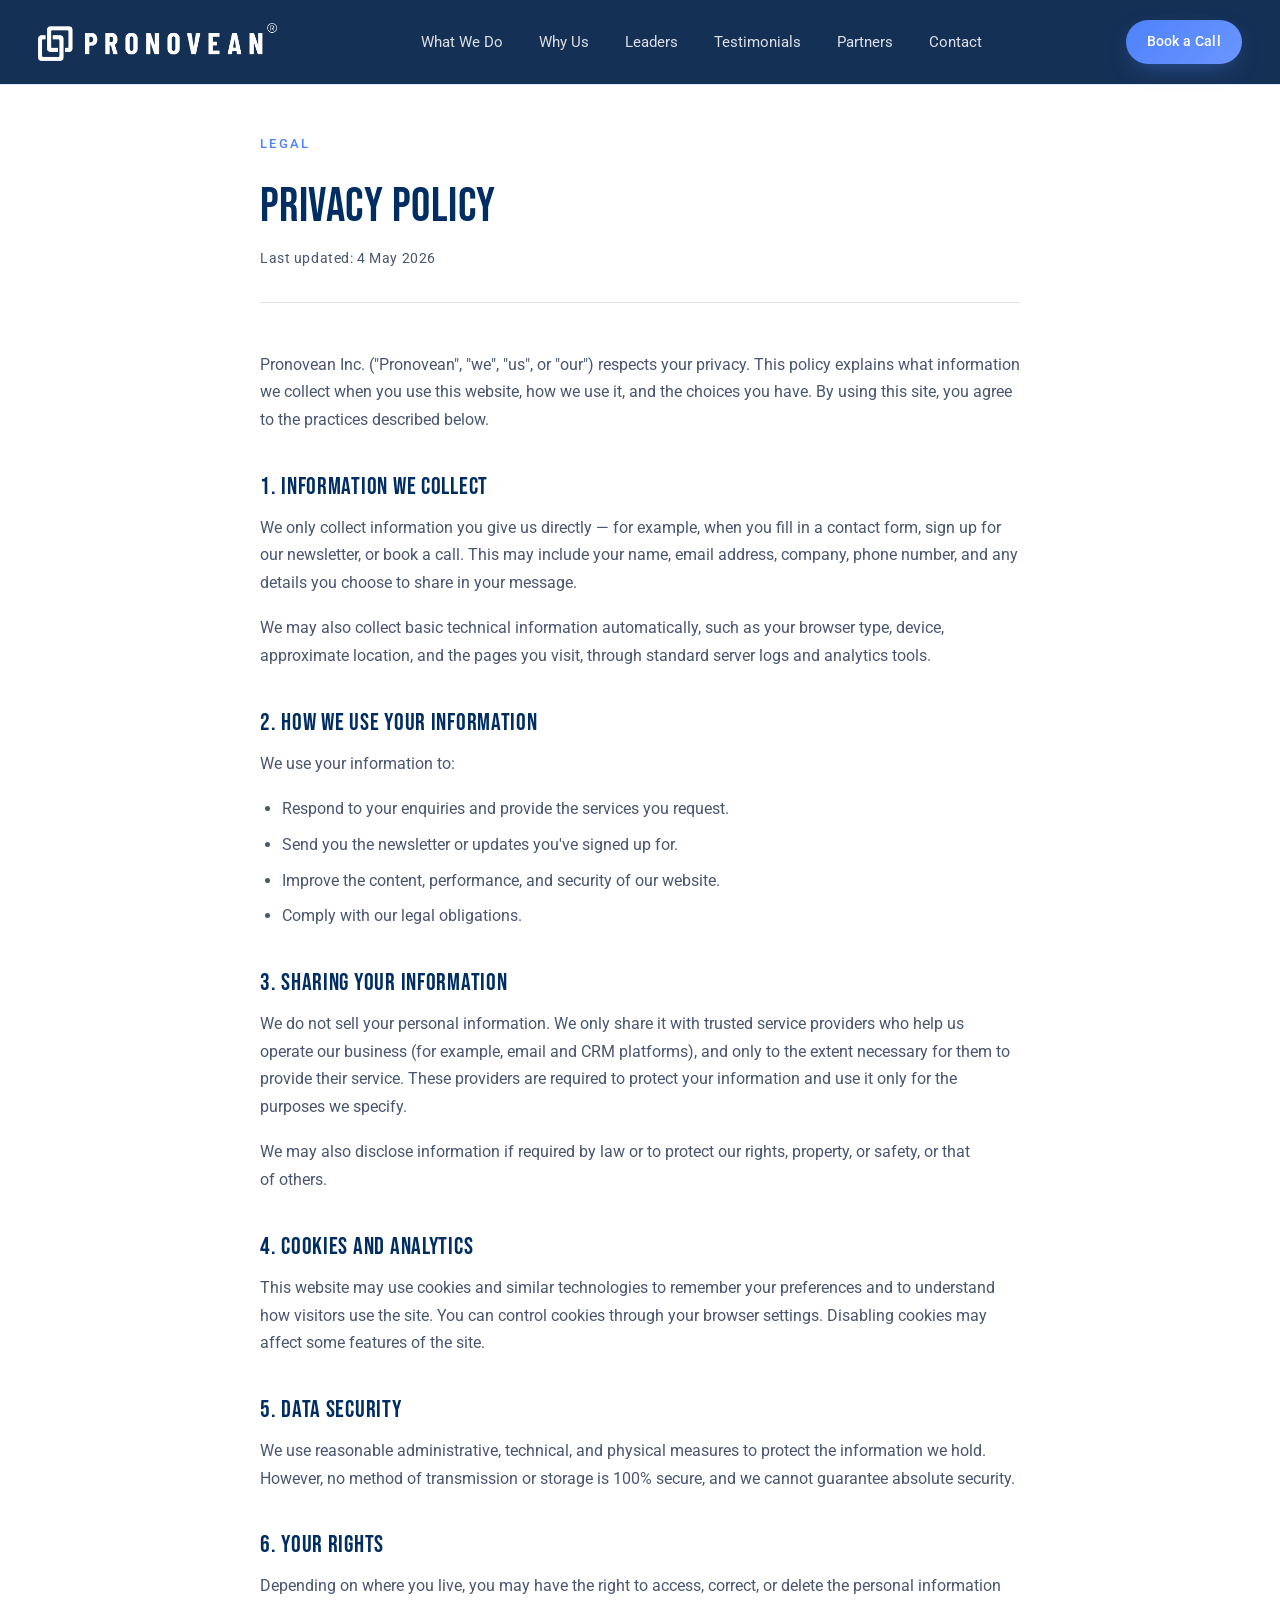
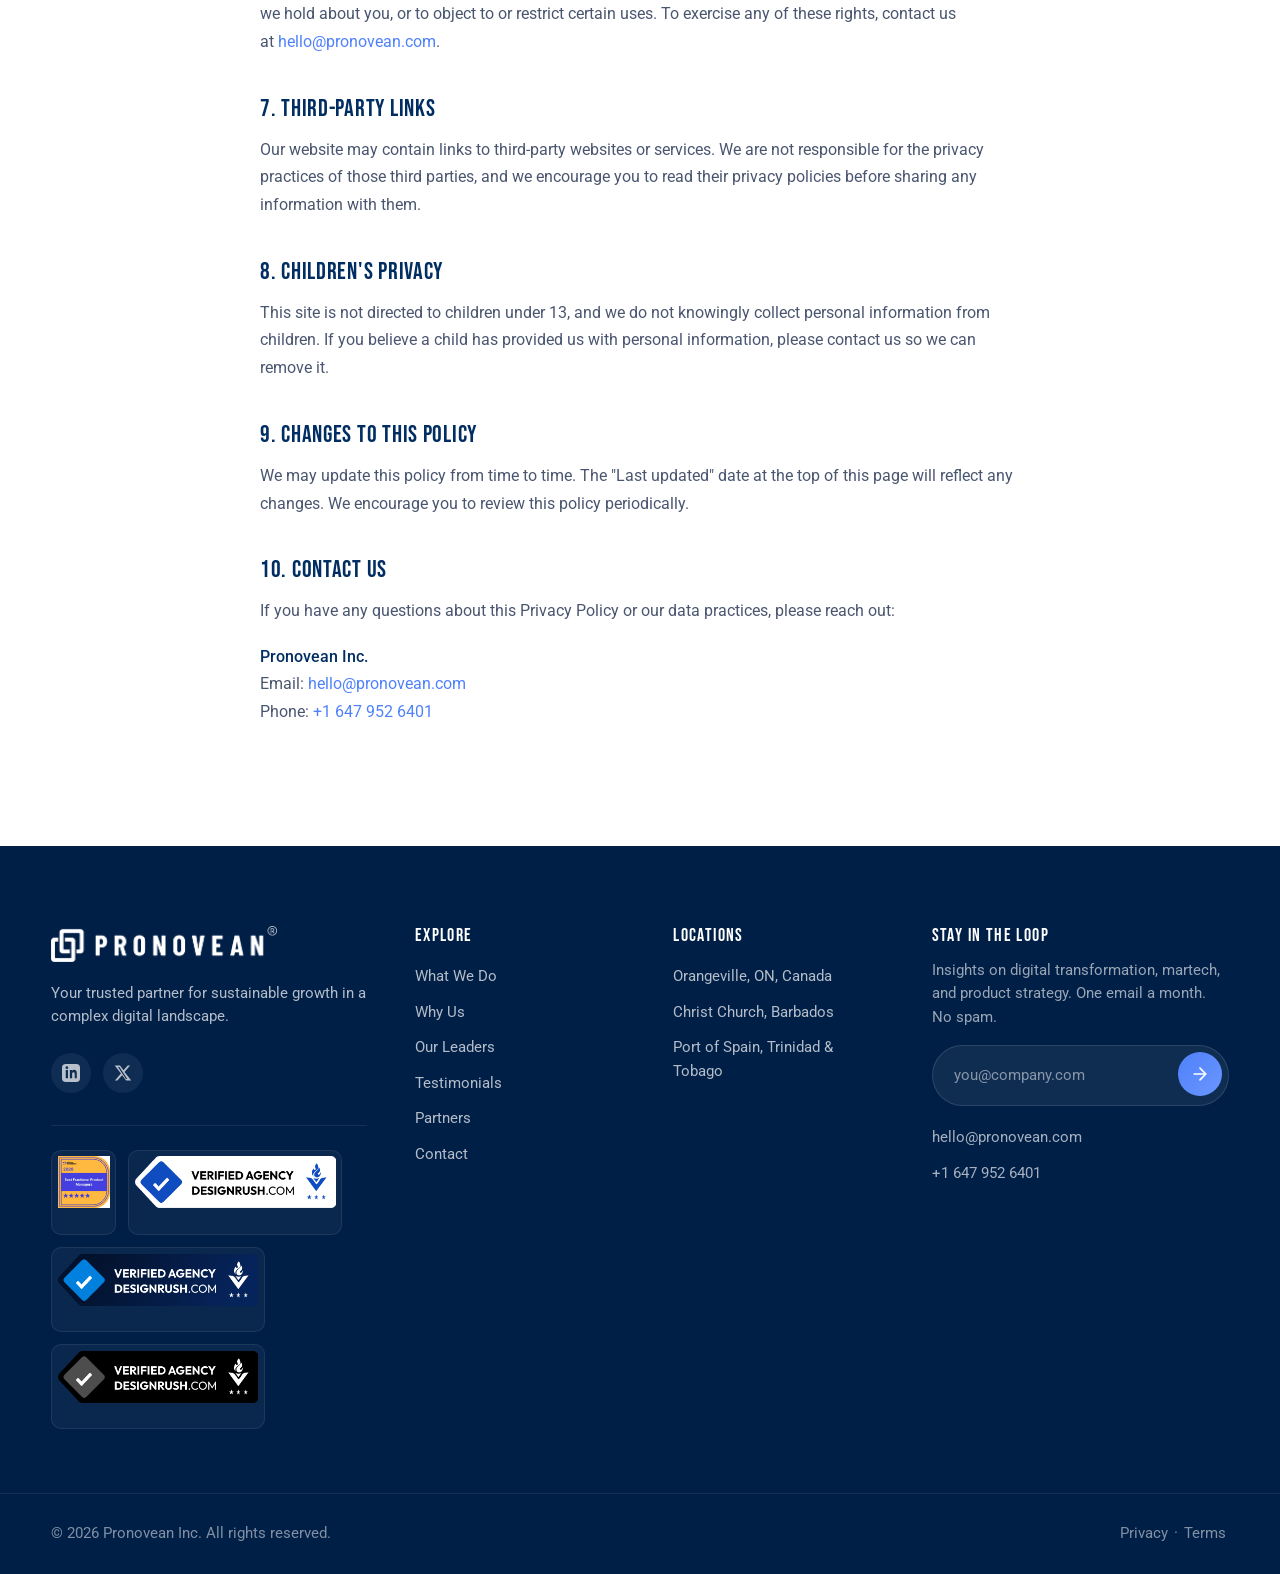
==== privacy.html @ 3fe7b913 "Add files via upload" ====
<!DOCTYPE html>
<html lang="en">
<head>
  <meta charset="UTF-8">
  <meta name="viewport" content="width=device-width, initial-scale=1.0, viewport-fit=cover">
  <meta name="theme-color" content="#002d62">
  <title>Privacy Policy — Pronovean</title>
  <meta name="description" content="Pronovean privacy policy — how we collect, use, and protect your information.">
  <meta name="robots" content="index,follow">

  <link rel="icon" type="image/png" href="assets/favicon.png">
  <link rel="apple-touch-icon" href="assets/favicon.png">

  <link rel="preconnect" href="https://fonts.googleapis.com">
  <link rel="preconnect" href="https://fonts.gstatic.com" crossorigin>
  <link href="https://fonts.googleapis.com/css2?family=Bebas+Neue&family=Roboto:wght@300;400;500;700&display=swap" rel="stylesheet">

  <link rel="stylesheet" href="css/reset.css">
  <link rel="stylesheet" href="css/tokens.css">
  <link rel="stylesheet" href="css/style.css">
</head>
<body>

  <!-- ============ NAVIGATION ============ -->
  <header class="nav nav--solid" id="nav">
    <div class="nav__inner">
      <a href="index.html" class="nav__logo" aria-label="Pronovean home">
        <img src="assets/logo-white.png" alt="Pronovean" width="276">
      </a>
      <nav class="nav__links" aria-label="Primary">
        <a href="index.html#what-we-do">What We Do</a>
        <a href="index.html#why">Why Us</a>
        <a href="index.html#leaders">Leaders</a>
        <a href="index.html#testimonials">Testimonials</a>
        <a href="index.html#partners">Partners</a>
        <a href="index.html#contact">Contact</a>
      </nav>
      <a href="https://calendar.app.google/gA78eskNmeD4hZSR8" target="_blank" rel="noopener" class="btn btn--primary nav__cta">Book a Call</a>
      <button class="nav__toggle" aria-label="Open menu" aria-expanded="false" aria-controls="mobile-menu">
        <span></span><span></span><span></span>
      </button>
    </div>
  </header>

  <div class="mobile-menu" id="mobile-menu" aria-hidden="true">
    <nav aria-label="Mobile">
      <a href="index.html#what-we-do">What We Do</a>
      <a href="index.html#why">Why Us</a>
      <a href="index.html#leaders">Leaders</a>
      <a href="index.html#testimonials">Testimonials</a>
      <a href="index.html#partners">Partners</a>
      <a href="index.html#contact">Contact</a>
      <a href="https://calendar.app.google/gA78eskNmeD4hZSR8" target="_blank" rel="noopener" class="btn btn--primary">Book a Call</a>
    </nav>
  </div>

  <main>
    <section class="section section--light legal-page">
      <div class="container legal-page__inner">
        <header class="legal-page__head">
          <span class="eyebrow eyebrow--dark">Legal</span>
          <h1 class="section__title">Privacy Policy</h1>
          <p class="legal-page__updated">Last updated: 4 May 2026</p>
        </header>

        <div class="legal-page__body">
          <p>Pronovean Inc. ("Pronovean", "we", "us", or "our") respects your privacy. This policy explains what information we collect when you use this website, how we use it, and the choices you have. By using this site, you agree to the practices described below.</p>

          <h2>1. Information we collect</h2>
          <p>We only collect information you give us directly — for example, when you fill in a contact form, sign up for our newsletter, or book a call. This may include your name, email address, company, phone number, and any details you choose to share in your message.</p>
          <p>We may also collect basic technical information automatically, such as your browser type, device, approximate location, and the pages you visit, through standard server logs and analytics tools.</p>

          <h2>2. How we use your information</h2>
          <p>We use your information to:</p>
          <ul>
            <li>Respond to your enquiries and provide the services you request.</li>
            <li>Send you the newsletter or updates you've signed up for.</li>
            <li>Improve the content, performance, and security of our website.</li>
            <li>Comply with our legal obligations.</li>
          </ul>

          <h2>3. Sharing your information</h2>
          <p>We do not sell your personal information. We only share it with trusted service providers who help us operate our business (for example, email and CRM platforms), and only to the extent necessary for them to provide their service. These providers are required to protect your information and use it only for the purposes we specify.</p>
          <p>We may also disclose information if required by law or to protect our rights, property, or safety, or that of others.</p>

          <h2>4. Cookies and analytics</h2>
          <p>This website may use cookies and similar technologies to remember your preferences and to understand how visitors use the site. You can control cookies through your browser settings. Disabling cookies may affect some features of the site.</p>

          <h2>5. Data security</h2>
          <p>We use reasonable administrative, technical, and physical measures to protect the information we hold. However, no method of transmission or storage is 100% secure, and we cannot guarantee absolute security.</p>

          <h2>6. Your rights</h2>
          <p>Depending on where you live, you may have the right to access, correct, or delete the personal information we hold about you, or to object to or restrict certain uses. To exercise any of these rights, contact us at <a href="mailto:hello@pronovean.com">hello@pronovean.com</a>.</p>

          <h2>7. Third-party links</h2>
          <p>Our website may contain links to third-party websites or services. We are not responsible for the privacy practices of those third parties, and we encourage you to read their privacy policies before sharing any information with them.</p>

          <h2>8. Children's privacy</h2>
          <p>This site is not directed to children under 13, and we do not knowingly collect personal information from children. If you believe a child has provided us with personal information, please contact us so we can remove it.</p>

          <h2>9. Changes to this policy</h2>
          <p>We may update this policy from time to time. The "Last updated" date at the top of this page will reflect any changes. We encourage you to review this policy periodically.</p>

          <h2>10. Contact us</h2>
          <p>If you have any questions about this Privacy Policy or our data practices, please reach out:</p>
          <p>
            <strong>Pronovean Inc.</strong><br>
            Email: <a href="mailto:hello@pronovean.com">hello@pronovean.com</a><br>
            Phone: <a href="tel:+16479526401">+1 647 952 6401</a>
          </p>
        </div>
      </div>
    </section>
  </main>

  <!-- ============ FOOTER ============ -->
  <footer class="footer">
    <div class="container footer__inner">
      <div class="footer__col footer__col--brand">
        <img src="assets/logo-white.png" alt="Pronovean" width="180">
        <p>Your trusted partner for sustainable growth in a complex digital landscape.</p>
        <div class="footer__social">
          <a href="https://www.linkedin.com/company/pronovean/" aria-label="LinkedIn" target="_blank" rel="noopener">
            <svg viewBox="0 0 24 24" fill="currentColor"><path d="M19 0H5a5 5 0 0 0-5 5v14a5 5 0 0 0 5 5h14a5 5 0 0 0 5-5V5a5 5 0 0 0-5-5zM8 19H5V8h3v11zM6.5 6.7a1.8 1.8 0 1 1 0-3.6 1.8 1.8 0 0 1 0 3.6zM20 19h-3v-5.6c0-1.4-.5-2.3-1.7-2.3a1.8 1.8 0 0 0-1.7 1.2c-.1.2-.1.5-.1.8V19h-3V8h3v1.3a3 3 0 0 1 2.7-1.5c2 0 3.5 1.3 3.5 4.1V19z"/></svg>
          </a>
          <a href="https://x.com/pronovean_inc" aria-label="X" target="_blank" rel="noopener">
            <svg viewBox="0 0 24 24" fill="currentColor"><path d="M18.244 2H21.5l-7.5 8.57L23 22h-6.836l-5.36-7.012L4.5 22H1.244l8.024-9.17L1 2h6.91l4.842 6.404L18.244 2zm-2.4 18h1.83L7.243 4H5.295l10.55 16z"/></svg>
          </a>
        </div>

        <div class="footer__certs" aria-label="Certifications">
          <a href="https://digitalreference.io/" target="_blank" rel="noopener" aria-label="Digital Reference 2026">
            <img src="assets/badges/digital-reference-2026.png" alt="Digital Reference 2026">
          </a>
          <a href="https://digitalreference.io/" target="_blank" rel="noopener" aria-label="Verified Agency">
            <img src="assets/badges/verified-agency-v1.png" alt="Verified Agency">
          </a>
          <a href="https://digitalreference.io/" target="_blank" rel="noopener" aria-label="Verified Agency">
            <img src="assets/badges/verified-agency-v2.png" alt="Verified Agency">
          </a>
          <a href="https://digitalreference.io/" target="_blank" rel="noopener" aria-label="Verified Agency">
            <img src="assets/badges/verified-agency-v3.png" alt="Verified Agency">
          </a>
        </div>
      </div>

      <div class="footer__col">
        <h4>Explore</h4>
        <ul>
          <li><a href="index.html#what-we-do">What We Do</a></li>
          <li><a href="index.html#why">Why Us</a></li>
          <li><a href="index.html#leaders">Our Leaders</a></li>
          <li><a href="index.html#testimonials">Testimonials</a></li>
          <li><a href="index.html#partners">Partners</a></li>
          <li><a href="index.html#contact">Contact</a></li>
        </ul>
      </div>

      <div class="footer__col">
        <h4>Locations</h4>
        <ul>
          <li>Orangeville, ON, Canada</li>
          <li>Christ Church, Barbados</li>
          <li>Port of Spain, Trinidad &amp; Tobago</li>
        </ul>
      </div>

      <div class="footer__col footer__col--newsletter">
        <h4>Stay in the loop</h4>
        <p>Insights on digital transformation, martech, and product strategy. One email a month. No spam.</p>
        <form class="newsletter__form newsletter__form--footer" id="newsletterForm" novalidate>
          <input type="email" name="email" required placeholder="you@company.com" aria-label="Email address">
          <button type="submit" aria-label="Subscribe">
            <svg viewBox="0 0 24 24" fill="none" stroke="currentColor" stroke-width="2" stroke-linecap="round" stroke-linejoin="round"><path d="M5 12h14M12 5l7 7-7 7"/></svg>
          </button>
        </form>
        <p class="newsletter__success" id="newsletterSuccess" hidden>You're in. Welcome aboard.</p>
        <ul class="footer__contact-mini">
          <li><a href="mailto:hello@pronovean.com">hello@pronovean.com</a></li>
          <li><a href="tel:+16479526401">+1 647 952 6401</a></li>
        </ul>
      </div>
    </div>

    <div class="footer__bottom">
      <div class="container footer__bottom-inner">
        <small>© 2026 Pronovean Inc. All rights reserved.</small>
        <small class="footer__legal"><a href="privacy.html">Privacy</a> · <a href="terms.html">Terms</a></small>
      </div>
    </div>
  </footer>

  <script src="js/main.js"></script>
</body>
</html>
---- css/tokens.css ----
:root {
  /* Brand colors */
  --berkeley:    #002d62;
  --berkeley-2:  #001f47;
  --berkeley-3:  #06376f;
  --berkeley-4:  #0a4185;
  --azure:       #4e81fa;
  --azure-soft:  #6a96ff;
  --azure-glow:  rgba(78, 129, 250, .35);
  --teal:        #247B7B;
  --teal-soft:   #2f9c9c;
  --almond:      #F2E2D2;
  --almond-soft: #faf1e6;
  --platinum:    #E0E0E0;
  --ash:         #BCC1BA;
  --dim:         #666666;
  --ink:         #0a1530;
  --ink-soft:    #4a5670;
  --white:       #ffffff;

  /* Typography */
  --font-display: "Bebas Neue", "Bebas Kai", Impact, sans-serif;
  --font-body:    "Roboto", system-ui, -apple-system, "Segoe UI", sans-serif;

  /* Fluid type scale */
  --fs-display:  clamp(2.75rem, 6vw + 1rem, 6.5rem);
  --fs-h1:       clamp(2.25rem, 4vw + 1rem, 4.5rem);
  --fs-h2:       clamp(1.75rem, 2.5vw + 1rem, 3.25rem);
  --fs-h3:       clamp(1.25rem, 1vw + 1rem, 1.75rem);
  --fs-body:     clamp(1rem, 0.25vw + 0.95rem, 1.125rem);
  --fs-small:    0.875rem;
  --fs-eyebrow:  0.8125rem;

  /* Spacing & layout */
  --space-section: clamp(4.5rem, 8vw, 8.5rem);
  --container:     min(1200px, 92vw);
  --container-wide: min(1400px, 94vw);
  --radius:        14px;
  --radius-lg:     22px;
  --radius-pill:   999px;

  /* Shadows */
  --shadow-sm:  0 2px 8px rgba(0, 45, 98, 0.06);
  --shadow-md:  0 10px 30px -10px rgba(0, 45, 98, 0.18);
  --shadow-lg:  0 30px 60px -25px rgba(0, 45, 98, 0.25);
  --shadow-azure: 0 18px 40px -16px rgba(78, 129, 250, 0.55);

  /* Motion */
  --ease-out:    cubic-bezier(.2,.7,.2,1);
  --ease-in-out: cubic-bezier(.65,0,.35,1);
  --ease-spring: cubic-bezier(.2, 1.2, .3, 1);
  --dur-fast:   180ms;
  --dur-base:   320ms;
  --dur-slow:   600ms;
}
---- css/style.css ----
/* ============================================
   PRONOVEAN — Main stylesheet
   ============================================ */

/* ---------- Base ---------- */
body {
  font-family: var(--font-body);
  font-size: var(--fs-body);
  font-weight: 400;
  color: var(--ink);
  background: var(--berkeley);
}

.container { width: var(--container); margin-inline: auto; }

.eyebrow {
  display: inline-block;
  font-family: var(--font-body);
  font-size: var(--fs-eyebrow);
  font-weight: 500;
  letter-spacing: 0.18em;
  text-transform: uppercase;
  color: var(--azure-soft);
  margin-bottom: 1.25rem;
}
.eyebrow--dark { color: var(--azure); }

/* ---------- Buttons & links ---------- */
.btn {
  display: inline-flex;
  align-items: center;
  justify-content: center;
  gap: .5em;
  padding: 0.95rem 1.6rem;
  font-family: var(--font-body);
  font-weight: 500;
  font-size: 0.95rem;
  letter-spacing: 0.02em;
  border-radius: var(--radius-pill);
  cursor: pointer;
  position: relative;
  overflow: hidden;
  transition: transform var(--dur-base) var(--ease-out),
              box-shadow var(--dur-base) var(--ease-out),
              background var(--dur-base) var(--ease-out),
              color var(--dur-base) var(--ease-out);
  white-space: nowrap;
}
.btn--primary {
  background: linear-gradient(135deg, var(--azure) 0%, var(--azure-soft) 100%);
  color: var(--white);
  box-shadow: 0 8px 24px -10px rgba(78,129,250,.6);
}
.btn--primary:hover {
  transform: translateY(-2px);
  box-shadow: 0 14px 34px -10px rgba(78,129,250,.7);
}
.btn--ghost {
  color: var(--white);
  border: 1.5px solid rgba(255,255,255,.4);
  background: transparent;
}
.btn--ghost::before {
  content: '';
  position: absolute; inset: 0;
  background: var(--white);
  transform: scaleX(0);
  transform-origin: left;
  transition: transform var(--dur-base) var(--ease-out);
  z-index: -1;
}
.btn--ghost:hover { color: var(--berkeley); border-color: var(--white); }
.btn--ghost:hover::before { transform: scaleX(1); }
.btn--ghost { isolation: isolate; }

.link-arrow {
  display: inline-flex;
  align-items: center;
  gap: .5em;
  color: var(--white);
  font-weight: 500;
  font-size: 0.95rem;
  background-image: linear-gradient(currentColor, currentColor);
  background-size: 0% 1px;
  background-position: 0 100%;
  background-repeat: no-repeat;
  transition: background-size var(--dur-base) var(--ease-out);
}
.link-arrow span { transition: transform var(--dur-base) var(--ease-out); }
.link-arrow:hover { background-size: 100% 1px; }
.link-arrow:hover span { transform: translateX(4px); }

/* ============================================
   NAVIGATION
   ============================================ */
.nav {
  position: fixed;
  top: 0; left: 0; right: 0;
  z-index: 100;
  padding: 1.25rem 0;
  transition: background var(--dur-base) var(--ease-out),
              backdrop-filter var(--dur-base) var(--ease-out),
              padding var(--dur-base) var(--ease-out),
              box-shadow var(--dur-base) var(--ease-out);
}
.nav.is-scrolled {
  background: rgba(0, 31, 71, 0.85);
  backdrop-filter: blur(14px);
  -webkit-backdrop-filter: blur(14px);
  padding: 0.75rem 0;
  box-shadow: 0 1px 0 rgba(78,129,250,.18);
}
.nav__inner {
  width: var(--container-wide);
  margin-inline: auto;
  display: flex;
  align-items: center;
  justify-content: space-between;
  gap: 2rem;
}
.nav__logo img { height: 38px; width: auto; }
.nav__links {
  display: flex;
  align-items: center;
  gap: 2.25rem;
}
.nav__links a {
  color: rgba(255,255,255,.85);
  font-size: 0.94rem;
  font-weight: 400;
  position: relative;
  padding: .25rem 0;
  transition: color var(--dur-base) var(--ease-out);
}
.nav__links a::after {
  content: '';
  position: absolute;
  bottom: 0; left: 0;
  width: 100%; height: 1px;
  background: var(--azure);
  transform: scaleX(0);
  transform-origin: right;
  transition: transform var(--dur-base) var(--ease-out);
}
.nav__links a:hover { color: var(--white); }
.nav__links a:hover::after { transform: scaleX(1); transform-origin: left; }

.nav__cta { padding: 0.7rem 1.3rem; font-size: 0.9rem; }

.nav__toggle {
  display: none;
  width: 44px; height: 44px;
  flex-direction: column;
  justify-content: center;
  align-items: center;
  gap: 5px;
}
.nav__toggle span {
  display: block;
  width: 24px; height: 2px;
  background: var(--white);
  border-radius: 2px;
  transition: transform var(--dur-base) var(--ease-out),
              opacity var(--dur-fast) var(--ease-out);
}
.nav__toggle.is-open span:nth-child(1) { transform: translateY(7px) rotate(45deg); }
.nav__toggle.is-open span:nth-child(2) { opacity: 0; }
.nav__toggle.is-open span:nth-child(3) { transform: translateY(-7px) rotate(-45deg); }

/* Mobile menu */
.mobile-menu {
  position: fixed;
  inset: 0;
  background: var(--berkeley-2);
  z-index: 99;
  display: flex;
  align-items: center;
  justify-content: center;
  opacity: 0;
  pointer-events: none;
  transform: translateX(100%);
  transition: transform var(--dur-base) var(--ease-out),
              opacity var(--dur-base) var(--ease-out);
}
.mobile-menu.is-open {
  opacity: 1;
  pointer-events: auto;
  transform: translateX(0);
}
.mobile-menu nav {
  display: flex;
  flex-direction: column;
  align-items: center;
  gap: 1.75rem;
}
.mobile-menu nav a {
  color: var(--white);
  font-family: var(--font-display);
  font-size: clamp(2rem, 8vw, 3rem);
  letter-spacing: 0.04em;
  opacity: 0;
  transform: translateY(20px);
  transition: opacity var(--dur-base) var(--ease-out),
              transform var(--dur-base) var(--ease-out);
}
.mobile-menu.is-open nav a { opacity: 1; transform: translateY(0); }
.mobile-menu.is-open nav a:nth-child(1) { transition-delay: .08s; }
.mobile-menu.is-open nav a:nth-child(2) { transition-delay: .14s; }
.mobile-menu.is-open nav a:nth-child(3) { transition-delay: .20s; }
.mobile-menu.is-open nav a:nth-child(4) { transition-delay: .26s; }
.mobile-menu.is-open nav a:nth-child(5) { transition-delay: .32s; }
.mobile-menu.is-open nav a:nth-child(6) { transition-delay: .38s; }
.mobile-menu nav .btn { font-family: var(--font-body); font-size: 1rem; padding: 1rem 2rem; }

/* ============================================
   HERO
   ============================================ */
.hero {
  position: relative;
  background: var(--berkeley);
  color: var(--white);
}
.hero__atmosphere {
  position: absolute;
  inset: 0;
  pointer-events: none;
  overflow: hidden;
}
.hero__grid {
  position: absolute;
  inset: -10%;
  background-image: radial-gradient(rgba(255,255,255,0.07) 1px, transparent 1px);
  background-size: 28px 28px;
  mask-image: radial-gradient(ellipse at center, black 30%, transparent 75%);
  -webkit-mask-image: radial-gradient(ellipse at center, black 30%, transparent 75%);
  animation: gridDrift 80s linear infinite;
}
@keyframes gridDrift {
  from { transform: translate(0, 0); }
  to   { transform: translate(-28px, -28px); }
}
.hero__glow {
  position: absolute;
  top: 30%; left: 50%;
  width: 80vw; height: 80vw;
  max-width: 1200px; max-height: 1200px;
  transform: translate(-50%, -50%);
  background: radial-gradient(closest-side, rgba(78,129,250,0.22), transparent 70%);
  filter: blur(20px);
  animation: glowPulse 12s ease-in-out infinite;
}
@keyframes glowPulse {
  0%,100% { transform: translate(-50%, -50%) scale(1); opacity: .9; }
  50%     { transform: translate(-50%, -50%) scale(1.15); opacity: 1; }
}
.hero__orb {
  position: absolute;
  border-radius: 50%;
  filter: blur(60px);
  opacity: .35;
}
.hero__orb--1 {
  width: 380px; height: 380px;
  background: radial-gradient(circle, var(--azure), transparent 70%);
  top: 10%; right: -8%;
  animation: orbFloat 18s ease-in-out infinite;
}
.hero__orb--2 {
  width: 260px; height: 260px;
  background: radial-gradient(circle, var(--teal), transparent 70%);
  bottom: 10%; left: -6%;
  animation: orbFloat 22s ease-in-out infinite reverse;
}
@keyframes orbFloat {
  0%,100% { transform: translate(0,0); }
  50%     { transform: translate(40px, -30px); }
}

.hero__rail {
  position: fixed;
  top: 50%;
  left: 2.5rem;
  transform: translateY(-50%);
  z-index: 50;
  display: flex;
  flex-direction: column;
  align-items: center;
  gap: 1rem;
  opacity: 0;
  transition: opacity var(--dur-base) var(--ease-out);
  pointer-events: none;
}
.hero__rail.is-active { opacity: 1; }
.hero__rail-track {
  width: 2px;
  height: 140px;
  background: rgba(255,255,255,.18);
  border-radius: 2px;
  overflow: hidden;
}
.hero__rail-fill {
  width: 100%;
  height: 25%;
  background: var(--azure);
  border-radius: 2px;
  transition: height var(--dur-base) var(--ease-out);
}
.hero__rail-count {
  font-family: var(--font-body);
  font-size: 0.78rem;
  letter-spacing: 0.15em;
  color: rgba(255,255,255,.7);
}

.hero__panels {
  height: 100vh;
  overflow-y: scroll;
  overflow-x: hidden;
  scroll-snap-type: y mandatory;
  scrollbar-width: none;
}
.hero__panels::-webkit-scrollbar { display: none; }

.hero__panel {
  height: 100vh;
  scroll-snap-align: start;
  scroll-snap-stop: always;
  display: grid;
  grid-template-columns: 1.15fr 1fr;
  align-items: center;
  gap: 4rem;
  width: var(--container-wide);
  margin-inline: auto;
  padding: 6rem 0 3rem;
  position: relative;
}
.hero__content { max-width: 640px; }
.hero__title {
  font-family: var(--font-display);
  font-size: var(--fs-display);
  font-weight: 400;
  letter-spacing: 0.01em;
  line-height: 0.95;
  margin-bottom: 1.5rem;
  background: linear-gradient(180deg, #ffffff 30%, #c8d6f5 100%);
  -webkit-background-clip: text;
  background-clip: text;
  color: transparent;
}
.hero__sub {
  font-size: clamp(1.05rem, 0.3vw + 1rem, 1.25rem);
  color: rgba(255,255,255,.78);
  max-width: 560px;
  margin-bottom: 2.25rem;
  line-height: 1.55;
}
.hero__ctas {
  display: flex;
  align-items: center;
  gap: 1.75rem;
  flex-wrap: wrap;
}

/* Hero visuals */
.hero__visual {
  position: relative;
  height: 460px;
  display: flex;
  align-items: center;
  justify-content: center;
}

/* ============================================
   HERO VISUALS (one shape, four behaviors)
   ============================================ */

/* Shared visual reset */
.hero__visual { perspective: 1200px; }

/* ---------- Panel 1 — Growth Network ---------- */
.growth-net {
  position: relative;
  width: 460px;
  height: 460px;
  max-width: 100%;
  filter: drop-shadow(0 30px 60px rgba(78,129,250,.18));
}
.growth-net__lines {
  position: absolute;
  inset: 0;
  width: 100%; height: 100%;
  overflow: visible;
}
.growth-net__line {
  fill: none;
  stroke: url(#gn-grad);
  stroke-width: 1.5;
  stroke-dasharray: 4 6;
  stroke-linecap: round;
  animation: gnDash 14s linear infinite;
  opacity: .85;
}
.growth-net__line:nth-child(2) { animation-duration: 18s; }
.growth-net__line:nth-child(3) { animation-duration: 16s; }
.growth-net__line:nth-child(4) { animation-duration: 20s; }
.growth-net__chartline {
  fill: none;
  stroke: rgba(78,129,250,.35);
  stroke-width: 2;
  stroke-linecap: round;
  stroke-dasharray: 800;
  stroke-dashoffset: 800;
  animation: gnChart 6s var(--ease-out) infinite;
}
@keyframes gnDash { to { stroke-dashoffset: -100; } }
@keyframes gnChart {
  0%   { stroke-dashoffset: 800; opacity: 0; }
  20%  { opacity: .5; }
  60%  { stroke-dashoffset: 0;   opacity: .5; }
  85%  { opacity: 0; }
  100% { stroke-dashoffset: 0;   opacity: 0; }
}
.growth-net__hub {
  position: absolute;
  top: 50%; left: 50%;
  width: 120px; height: 120px;
  margin: -60px 0 0 -60px;
  border-radius: 28px;
  background: linear-gradient(135deg, var(--azure), var(--teal));
  box-shadow: 0 0 60px rgba(78,129,250,.45), inset 0 0 40px rgba(255,255,255,.18);
  animation: gnHubBob 6s ease-in-out infinite;
}
.growth-net__hub::before {
  content: '';
  position: absolute;
  inset: 18px;
  border-radius: 18px;
  border: 1.5px solid rgba(255,255,255,.4);
}
.growth-net__hub::after {
  content: '';
  position: absolute;
  inset: 36px;
  border-radius: 8px;
  background: rgba(255,255,255,.18);
}
.growth-net__hub-pulse {
  position: absolute;
  inset: -10px;
  border-radius: 36px;
  border: 1.5px solid rgba(78,129,250,.45);
  animation: gnHubPulse 3.6s ease-out infinite;
}
@keyframes gnHubBob {
  0%,100% { transform: translateY(0); }
  50%     { transform: translateY(-6px); }
}
@keyframes gnHubPulse {
  0%   { transform: scale(1);   opacity: .8; }
  100% { transform: scale(1.4); opacity: 0; }
}
.growth-net__sat {
  position: absolute;
  display: inline-flex;
  align-items: center;
  gap: .55em;
  padding: .55em 1em;
  border-radius: 999px;
  background: rgba(255,255,255,.06);
  border: 1px solid rgba(255,255,255,.16);
  backdrop-filter: blur(10px);
  -webkit-backdrop-filter: blur(10px);
  font-size: 0.78rem;
  font-weight: 500;
  letter-spacing: 0.06em;
  text-transform: uppercase;
  color: rgba(255,255,255,.92);
  animation: gnSatFloat 7s ease-in-out infinite;
  box-shadow: 0 8px 24px -10px rgba(0,0,0,.4);
}
.growth-net__sat-dot {
  width: 7px; height: 7px;
  border-radius: 50%;
  background: var(--azure);
  box-shadow: 0 0 8px var(--azure);
}
.growth-net__sat--1 { top: 8%;    left: 4%;  animation-delay: -.5s; }
.growth-net__sat--2 { top: 12%;   right: 2%; animation-delay: -2s; }
.growth-net__sat--3 { bottom: 10%; left: 0%; animation-delay: -3.5s; }
.growth-net__sat--4 { bottom: 14%; right: 4%; animation-delay: -5s; }
.growth-net__sat--3 .growth-net__sat-dot,
.growth-net__sat--4 .growth-net__sat-dot { background: var(--teal-soft); box-shadow: 0 0 8px var(--teal); }
@keyframes gnSatFloat {
  0%,100% { transform: translateY(0); }
  50%     { transform: translateY(-10px); }
}

/* ---------- Panel 2 — Device Stack / Modular Build ---------- */
.device-stack {
  position: relative;
  width: 460px;
  height: 460px;
  max-width: 100%;
}
.device {
  position: absolute;
  background: linear-gradient(160deg, rgba(255,255,255,.08), rgba(255,255,255,.02));
  border: 1px solid rgba(255,255,255,.16);
  border-radius: 14px;
  padding: 14px;
  display: grid;
  gap: 8px;
  align-content: start;
  backdrop-filter: blur(14px);
  -webkit-backdrop-filter: blur(14px);
  box-shadow: 0 24px 60px -20px rgba(0,0,0,.5);
}
.device__bar {
  height: 10px;
  width: 50%;
  background: linear-gradient(90deg, rgba(78,129,250,.7), rgba(78,129,250,.2));
  border-radius: 4px;
}
.device__row {
  height: 10px;
  background: rgba(255,255,255,.12);
  border-radius: 4px;
  width: 100%;
}
.device__row--alt { width: 70%; background: linear-gradient(90deg, rgba(36,123,123,.45), rgba(36,123,123,.1)); }
.device__chip {
  width: 30%;
  height: 36px;
  border-radius: 8px;
  background: linear-gradient(135deg, rgba(78,129,250,.5), rgba(36,123,123,.3));
  margin-top: 4px;
}
.device__dot {
  width: 22px; height: 22px;
  border-radius: 50%;
  background: linear-gradient(135deg, var(--azure), var(--teal));
  margin: 4px auto;
  box-shadow: 0 0 18px rgba(78,129,250,.5);
}
.device--desktop {
  width: 320px; height: 220px;
  top: 32px; left: 18px;
  transform: rotate(-3deg);
  border-radius: 18px;
  animation: devFloat 8s ease-in-out infinite;
}
.device--tablet {
  width: 170px; height: 220px;
  bottom: 36px; left: 20px;
  transform: rotate(-6deg);
  animation: devFloat 8s ease-in-out -3s infinite;
}
.device--mobile {
  width: 110px; height: 200px;
  top: 50%; right: 20px;
  margin-top: -100px;
  transform: rotate(6deg);
  border-radius: 24px;
  padding: 18px 12px;
  animation: devFloat 8s ease-in-out -5s infinite;
}
@keyframes devFloat {
  0%,100% { translate: 0 0; }
  50%     { translate: 0 -10px; }
}
.device-stack__streak {
  position: absolute;
  top: 50%; left: -10%;
  width: 130%; height: 2px;
  background: linear-gradient(90deg, transparent, rgba(78,129,250,.6), transparent);
  filter: blur(1px);
  transform: translateY(-50%);
  animation: streak 4.5s ease-in-out infinite;
}
@keyframes streak {
  0%   { transform: translate(-30%, -50%); opacity: 0; }
  20%  { opacity: 1; }
  100% { transform: translate(30%, -50%); opacity: 0; }
}

/* ---------- Panel 3 — Capsule CRM Orbit ---------- */
.capsule-orbit {
  position: relative;
  width: 460px;
  height: 460px;
  max-width: 100%;
}
.capsule-orbit__ring {
  position: absolute;
  inset: 60px;
  border: 1px dashed rgba(78,129,250,.32);
  border-radius: 50%;
  animation: spin 32s linear infinite;
}
.capsule-orbit__ring--2 {
  inset: 110px;
  border-color: rgba(36,123,123,.32);
  animation-duration: 22s;
  animation-direction: reverse;
}
.capsule-orbit__core {
  position: absolute;
  top: 50%; left: 50%;
  width: 150px; height: 92px;
  margin: -46px 0 0 -75px;
  border-radius: 999px;
  background: linear-gradient(135deg, var(--azure), var(--teal));
  display: flex;
  align-items: center;
  justify-content: center;
  box-shadow: 0 0 60px rgba(78,129,250,.45), inset 0 0 30px rgba(255,255,255,.2);
  animation: capPulse 4s ease-in-out infinite;
}
.capsule-orbit__pill {
  width: 60%; height: 30%;
  border-radius: 999px;
  background: rgba(255,255,255,.25);
  box-shadow: inset 0 0 0 1.5px rgba(255,255,255,.5);
}
@keyframes spin { to { transform: rotate(360deg); } }
@keyframes capPulse {
  0%,100% { transform: scale(1); }
  50%     { transform: scale(1.04); }
}
.capsule-orbit__card {
  position: absolute;
  display: grid;
  gap: 6px;
  align-items: center;
  padding: 12px 14px;
  background: rgba(255,255,255,.07);
  border: 1px solid rgba(255,255,255,.16);
  border-radius: 14px;
  backdrop-filter: blur(12px);
  -webkit-backdrop-filter: blur(12px);
  box-shadow: 0 18px 40px -16px rgba(0,0,0,.4);
}
.capsule-orbit__card--contact {
  top: 8%; left: 4%;
  width: 150px;
  grid-template-columns: auto 1fr;
  animation: orbitFloat 7s ease-in-out infinite;
}
.capsule-orbit__card--deal {
  top: 14%; right: 0;
  width: 140px;
  animation: orbitFloat 7s ease-in-out -2.4s infinite;
}
.capsule-orbit__card--task {
  bottom: 12%; left: 18%;
  width: 150px;
  grid-template-columns: auto 1fr;
  animation: orbitFloat 7s ease-in-out -4.8s infinite;
}
@keyframes orbitFloat {
  0%,100% { transform: translateY(0); }
  50%     { transform: translateY(-8px); }
}
.capsule-orbit__avatar {
  width: 28px; height: 28px;
  border-radius: 50%;
  background: linear-gradient(135deg, var(--azure), var(--teal));
}
.capsule-orbit__lines { display: grid; gap: 4px; }
.capsule-orbit__lines i {
  display: block;
  height: 6px;
  background: rgba(255,255,255,.25);
  border-radius: 3px;
}
.capsule-orbit__lines i:nth-child(2) { width: 70%; }
.capsule-orbit__stage {
  display: flex;
  gap: 5px;
}
.capsule-orbit__stage i {
  flex: 1;
  height: 6px;
  background: rgba(255,255,255,.18);
  border-radius: 3px;
  transition: background var(--dur-base) var(--ease-out);
}
.capsule-orbit__stage i.is-active {
  background: linear-gradient(90deg, var(--azure), var(--azure-soft));
  box-shadow: 0 0 10px rgba(78,129,250,.4);
}
.capsule-orbit__amount {
  display: block;
  width: 60%;
  height: 8px;
  border-radius: 4px;
  background: linear-gradient(90deg, rgba(36,123,123,.6), rgba(36,123,123,.15));
}
.capsule-orbit__check {
  width: 30px; height: 30px;
  border-radius: 8px;
  background: rgba(36,123,123,.25);
  color: var(--teal-soft);
  display: flex;
  align-items: center;
  justify-content: center;
}
.capsule-orbit__check svg { width: 18px; height: 18px; }

/* ---------- Panel 4 — Roadmap Control Room ---------- */
.roadmap {
  position: relative;
  width: 460px;
  height: 460px;
  max-width: 100%;
  display: flex;
  align-items: center;
  justify-content: center;
}
.roadmap__track {
  position: absolute;
  top: 50%; left: 8%;
  right: 8%;
  height: 2px;
  background: rgba(255,255,255,.14);
  border-radius: 2px;
}
.roadmap__progress {
  position: absolute;
  top: 50%; left: 8%;
  width: 0;
  height: 2px;
  background: linear-gradient(90deg, var(--azure), var(--teal));
  border-radius: 2px;
  box-shadow: 0 0 12px var(--azure);
  animation: roadProgress 7s var(--ease-in-out) infinite;
}
@keyframes roadProgress {
  0%   { width: 0; }
  35%  { width: calc(50% - 8%); }
  70%  { width: calc(84% - 8%); }
  100% { width: calc(84% - 8%); }
}
.roadmap__step {
  position: absolute;
  top: 50%;
  transform: translateY(-50%);
  display: flex;
  flex-direction: column;
  align-items: center;
  gap: 14px;
  width: 110px;
  text-align: center;
}
.roadmap__step--1 { left: 8%; transform: translate(-50%, -50%); }
.roadmap__step--2 { left: 50%; transform: translate(-50%, -50%); }
.roadmap__step--3 { right: 8%; transform: translate(50%, -50%); }
.roadmap__dot {
  width: 18px; height: 18px;
  border-radius: 50%;
  background: rgba(255,255,255,.14);
  border: 2px solid rgba(255,255,255,.45);
  position: relative;
  z-index: 2;
  transition: background var(--dur-base) var(--ease-out);
}
.roadmap__step.is-active .roadmap__dot,
.roadmap__step--1 .roadmap__dot {
  background: linear-gradient(135deg, var(--azure), var(--teal));
  border-color: transparent;
  box-shadow: 0 0 18px rgba(78,129,250,.55);
  animation: roadPulse 2.4s ease-in-out infinite;
}
@keyframes roadPulse {
  0%,100% { transform: scale(1); }
  50%     { transform: scale(1.12); }
}
.roadmap__card {
  display: grid;
  gap: 8px;
  padding: 12px 14px;
  width: 110px;
  background: rgba(255,255,255,.06);
  border: 1px solid rgba(255,255,255,.16);
  border-radius: 12px;
  backdrop-filter: blur(10px);
  -webkit-backdrop-filter: blur(10px);
  box-shadow: 0 14px 30px -16px rgba(0,0,0,.5);
  transition: transform var(--dur-base) var(--ease-out), border-color var(--dur-base) var(--ease-out);
}
.roadmap__step.is-active .roadmap__card {
  border-color: rgba(78,129,250,.55);
  background: linear-gradient(160deg, rgba(78,129,250,.18), rgba(36,123,123,.1));
}
.roadmap__card small {
  font-family: var(--font-body);
  font-size: 0.72rem;
  font-weight: 500;
  letter-spacing: 0.12em;
  text-transform: uppercase;
  color: rgba(255,255,255,.85);
}
.roadmap__bar {
  display: block;
  height: 6px;
  border-radius: 3px;
  background: rgba(255,255,255,.18);
  overflow: hidden;
  position: relative;
}
.roadmap__step--1 .roadmap__bar::after,
.roadmap__step.is-active .roadmap__bar::after {
  content: '';
  position: absolute;
  inset: 0;
  width: 100%;
  background: linear-gradient(90deg, var(--azure), var(--teal));
  transform-origin: left;
  animation: roadFill 4.5s var(--ease-in-out) infinite;
}
.roadmap__step--1 .roadmap__bar::after { animation-delay: -.5s; }
@keyframes roadFill {
  0%   { transform: scaleX(0); }
  60%  { transform: scaleX(1); }
  100% { transform: scaleX(1); }
}
.roadmap__compass {
  position: absolute;
  top: 6%;
  right: 6%;
  width: 64px; height: 64px;
  color: rgba(78,129,250,.55);
  animation: compassSpin 24s linear infinite;
}
@keyframes compassSpin { to { transform: rotate(360deg); } }

.hero__scroll-hint {
  position: absolute;
  bottom: 2rem;
  left: 50%;
  transform: translateX(-50%);
  display: flex;
  flex-direction: column;
  align-items: center;
  gap: .5rem;
  font-size: 0.75rem;
  letter-spacing: 0.2em;
  text-transform: uppercase;
  color: rgba(255,255,255,.6);
  z-index: 10;
}
.hero__scroll-line {
  width: 1px;
  height: 36px;
  background: linear-gradient(to bottom, transparent, rgba(255,255,255,.7));
  animation: scrollHint 2.4s ease-in-out infinite;
}
@keyframes scrollHint {
  0%   { transform: scaleY(0); transform-origin: top; }
  50%  { transform: scaleY(1); transform-origin: top; }
  51%  { transform: scaleY(1); transform-origin: bottom; }
  100% { transform: scaleY(0); transform-origin: bottom; }
}

/* ============================================
   SECTIONS
   ============================================ */
.section {
  padding-block: var(--space-section);
  position: relative;
}
.section--light { background: var(--white); color: var(--ink); }
.section--dark  { background: var(--berkeley); color: var(--white); }

.section__head {
  margin-bottom: 3.5rem;
  max-width: 760px;
}
.section__head--center {
  margin-inline: auto;
  text-align: center;
}
.section__title {
  font-family: var(--font-display);
  font-size: var(--fs-h2);
  font-weight: 400;
  letter-spacing: 0.01em;
  line-height: 1.05;
  color: var(--berkeley);
}
.section__title--light { color: var(--white); }
.section__lede {
  margin-top: 1.25rem;
  color: var(--ink-soft);
  font-size: 1.1rem;
}

/* ============================================
   WHAT WE DO
   ============================================ */
.cards {
  display: grid;
  grid-template-columns: repeat(3, 1fr);
  gap: 2rem;
}
.card {
  background: var(--white);
  border: 1px solid var(--platinum);
  border-radius: var(--radius-lg);
  padding: 2.5rem 2rem;
  position: relative;
  overflow: hidden;
  transition: transform var(--dur-base) var(--ease-out),
              box-shadow var(--dur-base) var(--ease-out),
              border-color var(--dur-base) var(--ease-out);
  isolation: isolate;
}
.card::before {
  content: '';
  position: absolute;
  top: 0; left: 0; right: 0;
  height: 3px;
  background: linear-gradient(90deg, var(--azure), var(--teal));
  transform: scaleX(0);
  transform-origin: left;
  transition: transform var(--dur-slow) var(--ease-out);
}
.card:hover {
  transform: translateY(-6px);
  box-shadow: var(--shadow-md);
  border-color: transparent;
}
.card:hover::before { transform: scaleX(1); }
.card__icon {
  width: 64px; height: 64px;
  border-radius: 18px;
  background: linear-gradient(135deg, rgba(78,129,250,.12), rgba(36,123,123,.08));
  color: var(--azure);
  display: flex;
  align-items: center;
  justify-content: center;
  margin-bottom: 1.5rem;
  transition: transform var(--dur-base) var(--ease-spring);
}
.card__icon svg { width: 30px; height: 30px; }
.card:hover .card__icon { transform: rotate(-6deg) scale(1.08); }
.card h3 {
  font-family: var(--font-display);
  font-size: 1.75rem;
  font-weight: 400;
  letter-spacing: 0.02em;
  color: var(--berkeley);
  margin-bottom: 1rem;
}
.card p {
  color: var(--ink-soft);
  margin-bottom: 1.5rem;
  line-height: 1.6;
}
.card__link {
  color: var(--azure);
  font-weight: 500;
  font-size: 0.95rem;
  display: inline-flex;
  align-items: center;
  gap: .4em;
  background-image: linear-gradient(currentColor, currentColor);
  background-size: 0% 1px;
  background-position: 0 100%;
  background-repeat: no-repeat;
  transition: background-size var(--dur-base) var(--ease-out);
}
.card__link span { transition: transform var(--dur-base) var(--ease-out); }
.card__link:hover { background-size: 100% 1px; }
.card__link:hover span { transform: translateX(4px); }

/* ============================================
   CREDIBILITY / MARQUEE
   ============================================ */
.credibility .section__head { margin-bottom: 2.5rem; }
.credibility__title {
  font-family: var(--font-display);
  font-size: clamp(1.75rem, 2vw + 1rem, 2.5rem);
  font-weight: 400;
  letter-spacing: 0.02em;
  color: var(--white);
}

.marquee {
  width: 100%;
  overflow: hidden;
  position: relative;
  padding: 1rem 0;
  mask-image: linear-gradient(90deg, transparent, black 8%, black 92%, transparent);
  -webkit-mask-image: linear-gradient(90deg, transparent, black 8%, black 92%, transparent);
}
.marquee__track {
  display: flex;
  align-items: center;
  gap: 4rem;
  width: max-content;
  animation: marquee 50s linear infinite;
}
.marquee:hover .marquee__track { animation-play-state: paused; }
.marquee--reverse .marquee__track { animation-direction: reverse; }
.marquee__track img {
  height: 42px;
  width: auto;
  flex-shrink: 0;
  opacity: .65;
  transition: opacity var(--dur-base) var(--ease-out), transform var(--dur-base) var(--ease-out);
}
.marquee--dark .marquee__track img {
  filter: brightness(0) invert(1);
}
/* Light marquee — partner wall: uniform-height cells so square badges and
   horizontal logos feel evenly weighted */
.marquee--light .marquee__track {
  align-items: center;
  gap: 3.5rem;
}
.marquee--light .marquee__track img {
  height: auto;
  width: auto;
  max-height: 76px;
  max-width: 180px;
  opacity: .9;
  object-fit: contain;
  flex-shrink: 0;
}
.marquee__track img:hover {
  opacity: 1;
  transform: scale(1.06);
}
@keyframes marquee {
  from { transform: translateX(0); }
  to   { transform: translateX(-50%); }
}

/* ============================================
   WHY PRONOVEAN
   ============================================ */
.why {
  display: grid;
  grid-template-columns: 1.1fr 1fr;
  gap: 5rem;
  margin-bottom: 5rem;
}
.why__lede {
  color: var(--ink-soft);
  font-size: 1.1rem;
  line-height: 1.65;
  max-width: 540px;
}
.why__list { display: grid; gap: 1.75rem; }
.why__item {
  padding-left: 1.5rem;
  border-left: 2px solid var(--teal);
  position: relative;
  transition: padding-left var(--dur-base) var(--ease-out), border-color var(--dur-base) var(--ease-out);
}
.why__item:hover {
  padding-left: 1.85rem;
  border-color: var(--azure);
}
.why__item h4 {
  font-family: var(--font-display);
  font-size: 1.35rem;
  font-weight: 400;
  letter-spacing: 0.02em;
  color: var(--berkeley);
  margin-bottom: .5rem;
}
.why__item p { color: var(--ink-soft); line-height: 1.6; }

.stats {
  display: grid;
  grid-template-columns: repeat(3, 1fr);
  gap: 1.5rem;
  padding: 3rem;
  border-radius: var(--radius-lg);
  background: linear-gradient(135deg, var(--berkeley), var(--berkeley-3));
  position: relative;
  overflow: hidden;
}
.stats::before {
  content: '';
  position: absolute;
  top: -50%; right: -10%;
  width: 60%; height: 200%;
  background: radial-gradient(circle, rgba(78,129,250,.18), transparent 60%);
  pointer-events: none;
}
.stat { color: var(--white); position: relative; }
.stat__num {
  font-family: var(--font-display);
  font-size: clamp(3rem, 5vw, 4.5rem);
  font-weight: 400;
  line-height: 1;
  color: var(--white);
  display: flex;
  align-items: baseline;
  gap: .1em;
}
.stat__num span:first-child {
  color: var(--white);
}
.stat__plus { color: var(--azure); }
.stat__label {
  margin-top: .75rem;
  font-size: 0.95rem;
  color: rgba(255,255,255,.75);
  line-height: 1.45;
}

/* ============================================
   MEET OUR LEADERS
   ============================================ */
.leaders {
  background: linear-gradient(180deg, #ffffff 0%, #f7f8fb 100%);
}
.leaders .section__head { margin-bottom: 4rem; }
.leaders__grid {
  display: grid;
  grid-template-columns: repeat(3, 1fr);
  gap: 2rem;
}
.leader {
  background: var(--white);
  border: 1px solid var(--platinum);
  border-radius: var(--radius-lg);
  overflow: hidden;
  position: relative;
  isolation: isolate;
  transition: transform var(--dur-base) var(--ease-out),
              box-shadow var(--dur-base) var(--ease-out),
              border-color var(--dur-base) var(--ease-out);
}
.leader::before {
  content: '';
  position: absolute;
  top: 0; left: 0; right: 0;
  height: 3px;
  background: linear-gradient(90deg, var(--azure), var(--teal));
  transform: scaleX(0);
  transform-origin: left;
  transition: transform var(--dur-slow) var(--ease-out);
  z-index: 2;
}
.leader:hover {
  transform: translateY(-6px);
  box-shadow: var(--shadow-md);
  border-color: transparent;
}
.leader:hover::before { transform: scaleX(1); }

.leader__photo-wrap {
  position: relative;
  aspect-ratio: 4 / 5;
  overflow: hidden;
  background: linear-gradient(135deg, var(--berkeley), var(--berkeley-3));
}
.leader__photo-wrap img {
  width: 100%;
  height: 100%;
  object-fit: cover;
  object-position: center top;
  transition: transform var(--dur-slow) var(--ease-out);
  filter: saturate(.95);
}
.leader:hover .leader__photo-wrap img {
  transform: scale(1.04);
  filter: saturate(1.05);
}
.leader__photo-wrap::after {
  content: '';
  position: absolute;
  inset: 0;
  background: linear-gradient(180deg, transparent 55%, rgba(0,31,71,.35) 100%);
  pointer-events: none;
}
.leader__body {
  padding: 1.75rem 1.85rem 2rem;
}
.leader__name {
  font-family: var(--font-display);
  font-size: 1.85rem;
  font-weight: 400;
  letter-spacing: 0.02em;
  color: var(--berkeley);
  line-height: 1;
  margin-bottom: .35rem;
}
.leader__role {
  display: inline-block;
  color: var(--azure);
  font-size: 0.82rem;
  font-weight: 500;
  letter-spacing: 0.14em;
  text-transform: uppercase;
  margin-bottom: 1rem;
}
.leader__bio {
  color: var(--ink-soft);
  font-size: 0.95rem;
  line-height: 1.65;
}

/* ============================================
   TESTIMONIALS
   ============================================ */
.testimonials { position: relative; overflow: hidden; }
.testimonials__quote-mark {
  position: absolute;
  font-family: var(--font-display);
  font-size: 28rem;
  line-height: .8;
  color: rgba(78,129,250,.06);
  top: 2rem;
  left: 50%;
  transform: translateX(-50%);
  pointer-events: none;
  user-select: none;
}
.testimonial-carousel { position: relative; max-width: 820px; margin-inline: auto; }
.testimonial-track {
  position: relative;
  min-height: 320px;
}
.testimonial {
  position: absolute;
  inset: 0;
  text-align: center;
  opacity: 0;
  transform: translateY(20px);
  pointer-events: none;
  transition: opacity var(--dur-slow) var(--ease-out),
              transform var(--dur-slow) var(--ease-out);
}
.testimonial.is-active {
  opacity: 1;
  transform: translateY(0);
  pointer-events: auto;
  position: relative;
}
.testimonial__quote {
  font-size: clamp(1.15rem, 0.6vw + 1rem, 1.4rem);
  line-height: 1.6;
  color: var(--white);
  margin-bottom: 2.5rem;
  font-weight: 300;
}
.testimonial__person {
  display: inline-flex;
  align-items: center;
  gap: 1rem;
  text-align: left;
}
.avatar {
  width: 56px; height: 56px;
  border-radius: 50%;
  background: linear-gradient(135deg, var(--azure), var(--teal));
  display: flex;
  align-items: center;
  justify-content: center;
  font-family: var(--font-display);
  font-size: 1.1rem;
  color: var(--white);
  letter-spacing: 0.05em;
  flex-shrink: 0;
}
.testimonial__name {
  font-weight: 500;
  color: var(--white);
  font-size: 1rem;
}
.testimonial__role {
  color: rgba(255,255,255,.65);
  font-size: 0.88rem;
  margin-top: .15rem;
}

.carousel-controls {
  display: flex;
  align-items: center;
  justify-content: center;
  gap: 1.5rem;
  margin-top: 3rem;
}
.carousel-btn {
  width: 48px; height: 48px;
  border-radius: 50%;
  border: 1.5px solid rgba(255,255,255,.25);
  color: var(--white);
  display: flex;
  align-items: center;
  justify-content: center;
  transition: background var(--dur-base) var(--ease-out),
              border-color var(--dur-base) var(--ease-out),
              transform var(--dur-base) var(--ease-out);
}
.carousel-btn svg { width: 20px; height: 20px; }
.carousel-btn:hover {
  background: var(--azure);
  border-color: var(--azure);
  transform: scale(1.05);
}
.carousel-dots {
  display: flex;
  align-items: center;
  gap: .65rem;
}
.carousel-dot {
  width: 8px; height: 8px;
  border-radius: 50%;
  background: rgba(255,255,255,.25);
  cursor: pointer;
  transition: background var(--dur-base) var(--ease-out), width var(--dur-base) var(--ease-out);
}
.carousel-dot.is-active {
  background: var(--azure);
  width: 28px;
  border-radius: 4px;
}

/* ============================================
   CTA STRIP
   ============================================ */
.cta-strip {
  background: var(--berkeley);
  color: var(--white);
  position: relative;
  overflow: hidden;
  text-align: center;
  --mx: 50%; --my: 50%;
}
.cta-strip__glow {
  position: absolute;
  inset: 0;
  background: radial-gradient(600px circle at var(--mx) var(--my), rgba(78,129,250,.25), transparent 50%);
  pointer-events: none;
  transition: background var(--dur-fast) linear;
}
.cta-strip__inner { position: relative; z-index: 2; }
.cta-strip__title {
  font-family: var(--font-display);
  font-size: clamp(2.5rem, 5vw + 1rem, 5rem);
  font-weight: 400;
  letter-spacing: 0.01em;
  line-height: 1;
  margin-bottom: 1.5rem;
  background: linear-gradient(180deg, #ffffff, #c8d6f5);
  -webkit-background-clip: text;
  background-clip: text;
  color: transparent;
}
.cta-strip__sub {
  color: rgba(255,255,255,.78);
  max-width: 580px;
  margin: 0 auto 2.5rem;
  font-size: 1.1rem;
  line-height: 1.55;
}
.cta-strip__actions {
  display: flex;
  gap: 1rem;
  justify-content: center;
  flex-wrap: wrap;
  margin-bottom: 2.5rem;
}
.cta-strip__contact {
  display: flex;
  align-items: center;
  justify-content: center;
  gap: 1rem;
  color: rgba(255,255,255,.7);
  font-size: 0.95rem;
  flex-wrap: wrap;
}
.cta-strip__contact a {
  color: var(--white);
  position: relative;
  background-image: linear-gradient(currentColor, currentColor);
  background-size: 0% 1px;
  background-position: 0 100%;
  background-repeat: no-repeat;
  transition: background-size var(--dur-base) var(--ease-out);
}
.cta-strip__contact a:hover { background-size: 100% 1px; }
.dot-sep { color: var(--azure); }

/* ============================================
   CONTACT + NEWSLETTER
   ============================================ */
.contact-grid {
  display: grid;
  grid-template-columns: 1.4fr 1fr;
  gap: 3rem;
  align-items: start;
}

.contact-form-wrap .section__head { margin-bottom: 2.5rem; }

.contact-form {
  display: grid;
  grid-template-columns: 1fr 1fr;
  gap: 1rem 1.25rem;
  background: var(--platinum);
  padding: 2.5rem;
  border-radius: var(--radius-lg);
  border: 1px solid rgba(0, 45, 98, 0.06);
}
.field {
  position: relative;
}
.field--full { grid-column: 1 / -1; }
.field input,
.field select,
.field textarea {
  width: 100%;
  padding: 1.1rem 1rem 0.6rem;
  background: var(--white);
  border: 1.5px solid var(--platinum);
  border-radius: 12px;
  font-size: 1rem;
  color: var(--ink);
  transition: border-color var(--dur-base) var(--ease-out), box-shadow var(--dur-base) var(--ease-out);
}
.field textarea { resize: vertical; min-height: 120px; padding-top: 1.4rem; }
.field select { padding-top: 1rem; padding-bottom: 1rem; appearance: none; background-image: url("data:image/svg+xml,%3Csvg xmlns='http://www.w3.org/2000/svg' width='12' height='8' viewBox='0 0 12 8' fill='none'%3E%3Cpath d='M1 1l5 5 5-5' stroke='%23002d62' stroke-width='2' stroke-linecap='round' stroke-linejoin='round'/%3E%3C/svg%3E"); background-repeat: no-repeat; background-position: right 1.1rem center; }
.field label {
  position: absolute;
  top: 1.05rem; left: 1rem;
  color: var(--dim);
  pointer-events: none;
  transition: transform var(--dur-base) var(--ease-out), color var(--dur-base) var(--ease-out), font-size var(--dur-base) var(--ease-out);
  background: transparent;
  padding: 0 .25rem;
}
.field input:focus,
.field select:focus,
.field textarea:focus {
  outline: none;
  border-color: var(--azure);
  box-shadow: 0 0 0 4px rgba(78,129,250,.12);
}
.field input:focus + label,
.field input:not(:placeholder-shown) + label,
.field textarea:focus + label,
.field textarea:not(:placeholder-shown) + label {
  transform: translateY(-0.85rem) scale(0.78);
  color: var(--azure);
  font-weight: 500;
}
.contact-form__submit {
  grid-column: 1 / -1;
  justify-self: start;
  margin-top: .5rem;
}
.contact-form__success {
  grid-column: 1 / -1;
  background: rgba(36,123,123,.1);
  color: var(--teal);
  padding: 1rem 1.25rem;
  border-radius: 12px;
  border-left: 3px solid var(--teal);
  font-weight: 500;
}

.contact-side { display: grid; gap: 1.5rem; align-self: stretch; }
.contact-side__card {
  padding: 2rem;
  border-radius: var(--radius-lg);
  background: linear-gradient(135deg, var(--berkeley), var(--berkeley-3));
  color: var(--white);
  position: relative;
  overflow: hidden;
}
.contact-side__card::before {
  content: '';
  position: absolute;
  inset: -50% -20% auto auto;
  width: 280px; height: 280px;
  background: radial-gradient(circle, rgba(78,129,250,.22), transparent 65%);
  pointer-events: none;
}
.contact-side__cta {
  margin-top: 1.5rem;
  width: 100%;
  position: relative;
  z-index: 1;
}
.contact-side__hours {
  padding: 1.75rem 2rem;
  border-radius: var(--radius-lg);
  background: var(--platinum);
  border: 1px solid rgba(0, 45, 98, 0.06);
}
.contact-side__hours h4 {
  font-family: var(--font-display);
  font-size: 1.25rem;
  font-weight: 400;
  letter-spacing: 0.04em;
  color: var(--berkeley);
  margin-bottom: .5rem;
}
.contact-side__hours p { color: var(--ink-soft); font-size: 0.95rem; line-height: 1.55; }
.contact-side__card h3 {
  font-family: var(--font-display);
  font-size: 1.5rem;
  font-weight: 400;
  letter-spacing: 0.02em;
  margin-bottom: .5rem;
}
.contact-side__card p { color: rgba(255,255,255,.75); margin-bottom: 1.25rem; }
.contact-side__list { display: grid; gap: .85rem; }
.contact-side__list li {
  display: flex;
  flex-direction: column;
  gap: .15rem;
}
.contact-side__list strong {
  font-size: .8rem;
  text-transform: uppercase;
  letter-spacing: .12em;
  color: var(--azure-soft);
  font-weight: 500;
}
.contact-side__list a {
  color: var(--white);
  font-size: 1.05rem;
  transition: color var(--dur-base) var(--ease-out);
}
.contact-side__list a:hover { color: var(--azure-soft); }

/* Newsletter form (reused in footer) */
.newsletter__form {
  display: flex;
  gap: .5rem;
  background: rgba(255,255,255,.06);
  padding: .35rem;
  border-radius: var(--radius-pill);
  border: 1px solid rgba(255,255,255,.12);
  transition: border-color var(--dur-base) var(--ease-out), box-shadow var(--dur-base) var(--ease-out);
}
.newsletter__form:focus-within {
  border-color: var(--azure);
  box-shadow: 0 0 0 4px rgba(78,129,250,.18);
}
.newsletter__form input {
  flex: 1;
  border: 0;
  background: transparent;
  padding: .75rem 1rem;
  font-size: 0.95rem;
  color: var(--white);
  outline: none;
}
.newsletter__form input::placeholder { color: rgba(255,255,255,.5); }
.newsletter__form button {
  width: 44px; height: 44px;
  border-radius: 50%;
  background: linear-gradient(135deg, var(--azure), var(--azure-soft));
  color: var(--white);
  display: flex;
  align-items: center;
  justify-content: center;
  flex-shrink: 0;
  transition: transform var(--dur-base) var(--ease-out), box-shadow var(--dur-base) var(--ease-out);
}
.newsletter__form button svg { width: 20px; height: 20px; }
.newsletter__form button:hover {
  transform: translateX(2px);
  box-shadow: var(--shadow-azure);
}
.newsletter__success {
  margin-top: .75rem;
  color: var(--teal-soft);
  font-size: 0.9rem;
  font-weight: 500;
}

/* ============================================
   FOOTER
   ============================================ */
.footer {
  --footer-fs-head: 1.1rem;
  --footer-fs-body: 0.95rem;
  background: var(--berkeley-2);
  color: rgba(255,255,255,.7);
  font-size: var(--footer-fs-body);
  line-height: 1.55;
  padding-top: 5rem;
}
.footer__inner {
  display: grid;
  grid-template-columns: 1.5fr 1fr 1fr 1fr;
  gap: 3rem;
  padding-bottom: 4rem;
}
/* Single headline size for every column heading */
.footer__col h4 {
  font-family: var(--font-display);
  font-size: var(--footer-fs-head);
  font-weight: 400;
  letter-spacing: 0.08em;
  color: var(--white);
  margin-bottom: 1.25rem;
  text-transform: uppercase;
}
/* Single body size for every piece of text in the footer */
.footer__col,
.footer__col p,
.footer__col li,
.footer__col a,
.footer__col small,
.footer__contact-mini a,
.footer__col--newsletter p,
.footer__bottom small,
.footer__legal,
.footer__legal a {
  font-size: var(--footer-fs-body);
  line-height: 1.55;
}
.footer__col ul { display: grid; gap: .75rem; }
.footer__col a {
  color: rgba(255,255,255,.7);
  transition: color var(--dur-base) var(--ease-out);
}
.footer__col a:hover { color: var(--azure-soft); }
.footer__col--brand img { height: 36px; width: auto; margin-bottom: 1.25rem; }
.footer__col--brand p { max-width: 320px; margin-bottom: 1.5rem; }

.footer__certs {
  display: flex;
  align-items: center;
  flex-wrap: wrap;
  gap: .75rem;
  margin-top: 2rem;
  padding-top: 1.5rem;
  border-top: 1px solid rgba(255,255,255,.08);
  max-width: 360px;
}
.footer__certs a {
  display: inline-flex;
  align-items: center;
  justify-content: center;
  padding: .35rem;
  border-radius: 10px;
  background: rgba(255,255,255,.04);
  border: 1px solid rgba(255,255,255,.08);
  transition: transform var(--dur-base) var(--ease-out), background var(--dur-base) var(--ease-out), border-color var(--dur-base) var(--ease-out);
}
.footer__certs a:hover {
  transform: translateY(-2px);
  background: rgba(255,255,255,.08);
  border-color: rgba(78,129,250,.3);
}
.footer__certs img {
  height: 52px;
  width: auto;
  display: block;
}

.footer__col--newsletter h4 { margin-bottom: .85rem; }
.footer__col--newsletter p {
  color: rgba(255,255,255,.6);
  margin-bottom: 1rem;
}
.footer__contact-mini {
  display: grid;
  gap: .35rem;
  margin-top: 1.25rem;
}
.footer__contact-mini a {
  color: rgba(255,255,255,.65);
  transition: color var(--dur-base) var(--ease-out);
}
.footer__contact-mini a:hover { color: var(--azure-soft); }
.footer__social {
  display: flex;
  gap: .75rem;
}
.footer__social a {
  width: 40px; height: 40px;
  border-radius: 50%;
  background: rgba(255,255,255,.06);
  display: flex;
  align-items: center;
  justify-content: center;
  transition: background var(--dur-base) var(--ease-out), transform var(--dur-base) var(--ease-out);
}
.footer__social a svg { width: 18px; height: 18px; }
.footer__social a:hover {
  background: var(--azure);
  transform: translateY(-2px);
}
.footer__bottom {
  border-top: 1px solid rgba(255,255,255,.08);
  padding: 1.75rem 0;
}
.footer__bottom-inner {
  display: flex;
  justify-content: space-between;
  align-items: center;
  flex-wrap: wrap;
  gap: 1rem;
}
.footer__bottom small { color: rgba(255,255,255,.5); }
.footer__legal a {
  color: rgba(255,255,255,.5);
  margin-inline: .15rem;
  transition: color var(--dur-base) var(--ease-out);
}
.footer__legal a:hover { color: var(--azure-soft); }

/* ============================================
   LEGAL PAGES (Privacy / Terms)
   ============================================ */
/* On standalone pages (no hero behind nav), keep the nav solid from the start */
.nav--solid {
  background: rgba(0, 31, 71, 0.92);
  backdrop-filter: blur(14px);
  -webkit-backdrop-filter: blur(14px);
  box-shadow: 0 1px 0 rgba(78,129,250,.18);
}

.legal-page {
  /* Push past the fixed nav */
  padding-top: clamp(7rem, 10vw, 10rem);
}
.legal-page__inner {
  max-width: 760px;
  margin-inline: auto;
}
.legal-page__head {
  margin-bottom: 3rem;
  padding-bottom: 2rem;
  border-bottom: 1px solid var(--platinum);
}
.legal-page__head .section__title { margin-top: .5rem; }
.legal-page__updated {
  margin-top: 1rem;
  color: var(--ink-soft);
  font-size: 0.9rem;
  letter-spacing: 0.04em;
}
.legal-page__body {
  color: var(--ink-soft);
  font-size: 1.02rem;
  line-height: 1.7;
}
.legal-page__body h2 {
  font-family: var(--font-display);
  font-size: 1.5rem;
  font-weight: 400;
  letter-spacing: 0.03em;
  color: var(--berkeley);
  margin: 2.5rem 0 .85rem;
  text-transform: uppercase;
}
.legal-page__body p { margin-bottom: 1.1rem; }
.legal-page__body ul {
  list-style: disc;
  padding-left: 1.4rem;
  margin: 0 0 1.25rem;
}
.legal-page__body ul li { margin-bottom: .5rem; }
.legal-page__body a {
  color: var(--azure);
  background-image: linear-gradient(currentColor, currentColor);
  background-size: 0% 1px;
  background-position: 0 100%;
  background-repeat: no-repeat;
  transition: background-size var(--dur-base) var(--ease-out);
}
.legal-page__body a:hover { background-size: 100% 1px; }
.legal-page__body strong { color: var(--berkeley); font-weight: 500; }

/* ============================================
   REVEAL ANIMATIONS (set initial state, GSAP animates in)
   ============================================ */
.reveal { opacity: 0; transform: translateY(28px); }
.reveal.is-revealed { opacity: 1; transform: none; }

@media (prefers-reduced-motion: reduce) {
  .reveal { opacity: 1; transform: none; }
}

/* ============================================
   RESPONSIVE — TABLET (≤960px)
   ============================================ */
@media (max-width: 960px) {
  .nav__links, .nav__cta { display: none; }
  .nav__toggle { display: flex; }
  .nav__logo img { height: 32px; }

  .hero__rail { display: none; }
  .hero__panel {
    /* minmax(0, 1fr) lets the column shrink below the content's min size,
       which is what stops the 460px-wide visuals from blowing out the grid */
    grid-template-columns: minmax(0, 1fr);
    gap: 1.5rem;
    text-align: left;
    padding: 6.5rem 0 3rem;
  }
  .hero__content { max-width: 100%; }
  .hero__visual {
    width: 100%;
    max-width: 100%;
    height: 280px;
    order: -1;
    overflow: hidden;
    margin-top: -.5rem;
  }
  .hero__title { font-size: clamp(2.5rem, 9vw, 4rem); }

  /* Scale the absolutely-positioned hero scenes so they fit inside the viewport.
     Using transform keeps proportions of all the inner positioned elements. */
  .growth-net,
  .device-stack,
  .capsule-orbit,
  .roadmap {
    transform: scale(0.62);
    transform-origin: center center;
  }

  .cards { grid-template-columns: 1fr; gap: 1.25rem; }

  .why { grid-template-columns: 1fr; gap: 2.5rem; margin-bottom: 3rem; }

  .stats { grid-template-columns: 1fr; gap: 2rem; padding: 2rem; }

  .contact-grid { grid-template-columns: 1fr; gap: 2rem; }
  .contact-form { grid-template-columns: 1fr; padding: 1.75rem; }

  .footer__inner { grid-template-columns: 1fr 1fr; gap: 2.5rem; }
  .footer__col--brand { grid-column: 1 / -1; }
  .footer__col--newsletter { grid-column: 1 / -1; }

  .leaders__grid { grid-template-columns: 1fr; gap: 1.5rem; max-width: 540px; margin-inline: auto; }
  .leader__photo-wrap { aspect-ratio: 16 / 10; }
  .leader__photo-wrap img { object-position: center 25%; }
}

/* ============================================
   RESPONSIVE — MOBILE (≤600px)
   ============================================ */
@media (max-width: 600px) {
  .nav { padding: 0.85rem 0; }
  .nav.is-scrolled { padding: 0.55rem 0; }
  .nav__logo img { height: 28px; }
  .nav__inner { gap: 1rem; }

  /* Hero panel: tighter container, content-first */
  .hero__panel {
    padding: 5.5rem 0 2.5rem;
    width: min(1400px, 100% - 2rem);
  }
  .hero__title {
    font-size: clamp(2rem, 10vw, 2.75rem);
    line-height: .95;
    margin-bottom: 1rem;
  }
  .hero__sub {
    font-size: 0.98rem;
    margin-bottom: 1.5rem;
    line-height: 1.5;
  }

  /* Hero buttons: stack full-width, allow long labels to wrap so nothing
     can ever overflow the viewport horizontally */
  .hero__ctas {
    gap: .85rem;
    flex-direction: column;
    align-items: stretch;
    width: 100%;
  }
  .hero__ctas .btn {
    width: 100%;
    white-space: normal;
    padding: 0.85rem 1.1rem;
    font-size: 0.9rem;
    text-align: center;
    line-height: 1.25;
  }
  .hero__ctas .link-arrow {
    align-self: flex-start;
  }

  .hero__visual {
    height: 220px;
  }
  .growth-net,
  .device-stack,
  .capsule-orbit,
  .roadmap {
    transform: scale(0.5);
  }

  .hero__scroll-hint { font-size: 0.7rem; }

  /* Section width — keep gutters consistent with hero */
  .container { width: min(1200px, 100% - 2rem); }

  .section__head { margin-bottom: 2.5rem; }
  .section__title { font-size: clamp(1.65rem, 7vw, 2.4rem); }
  .card { padding: 1.85rem 1.4rem; }

  .marquee__track { gap: 2.5rem; animation-duration: 40s; }
  .marquee__track img { height: 32px; }
  .marquee--light .marquee__track { gap: 2.25rem; }
  .marquee--light .marquee__track img { max-height: 52px; max-width: 130px; }

  .stats { padding: 1.75rem; }
  .stat__num { font-size: clamp(2.5rem, 13vw, 3.25rem); }

  .testimonials__quote-mark { font-size: 14rem; }
  .testimonial__quote { font-size: 1.02rem; line-height: 1.55; }
  .testimonial__person { flex-direction: column; align-items: flex-start; gap: .75rem; text-align: left; }

  .cta-strip__title { font-size: clamp(2rem, 11vw, 3rem); }
  .cta-strip__actions { flex-direction: column; }
  .cta-strip__actions .btn { width: 100%; white-space: normal; }
  .cta-strip__contact { flex-direction: column; gap: .35rem; }
  .cta-strip__contact .dot-sep { display: none; }

  .contact-form { padding: 1.4rem; gap: .85rem 1rem; }
  .contact-form__submit { width: 100%; }

  .leader__body { padding: 1.5rem 1.4rem 1.75rem; }

  .footer { padding-top: 3.5rem; }
  .footer__inner { grid-template-columns: 1fr; gap: 2rem; padding-bottom: 3rem; }
  .footer__certs { max-width: 100%; }
  .footer__certs img { height: 46px; }
  .footer__bottom-inner { justify-content: center; text-align: center; }
}

/* ============================================
   EXTRA-SMALL (≤380px) — fine-tuning for iPhone SE etc.
   ============================================ */
@media (max-width: 380px) {
  .hero__title { font-size: clamp(1.85rem, 11vw, 2.35rem); }
  .hero__ctas .btn { font-size: 0.86rem; padding: 0.78rem 1rem; }
  .container { width: min(1200px, 100% - 1.5rem); }
}

/* iOS prevention: 16px input font-size */
@supports (-webkit-touch-callout: none) {
  .field input, .field select, .field textarea, .newsletter__form input {
    font-size: 16px;
  }
}
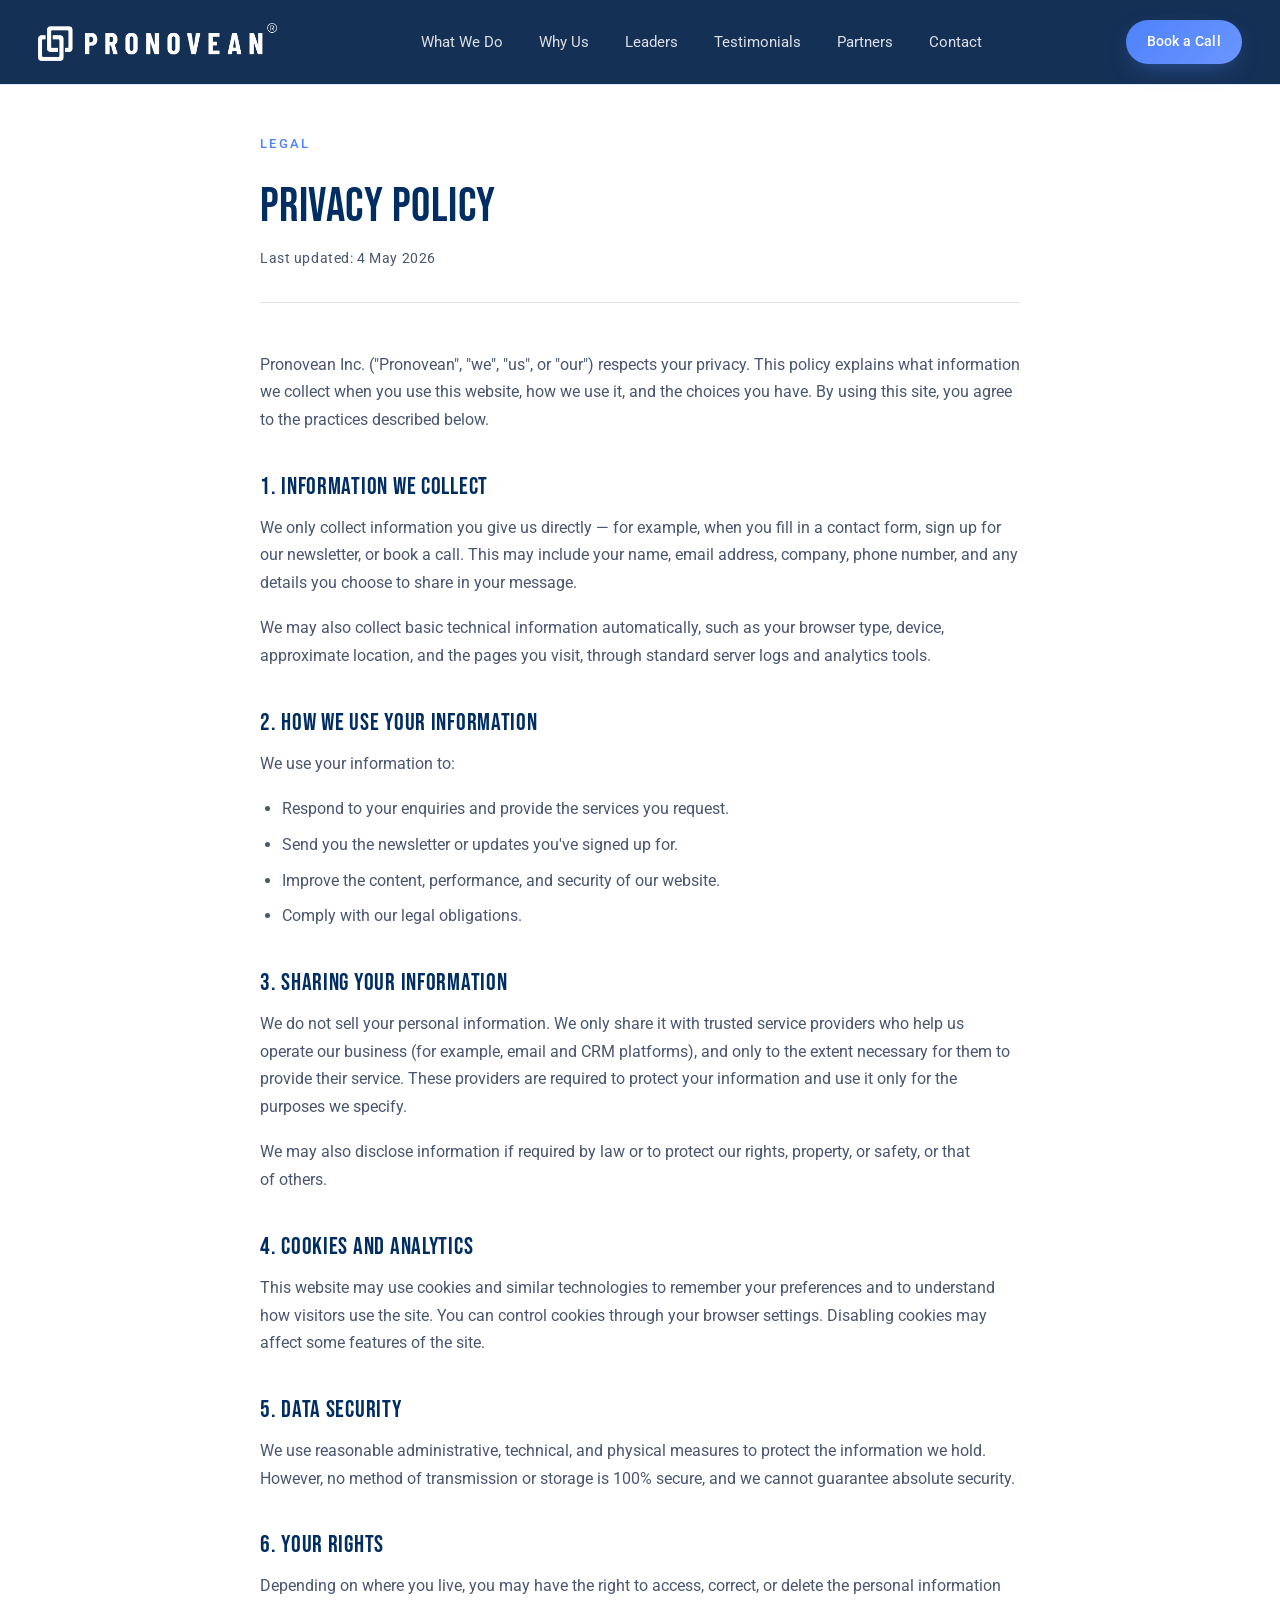
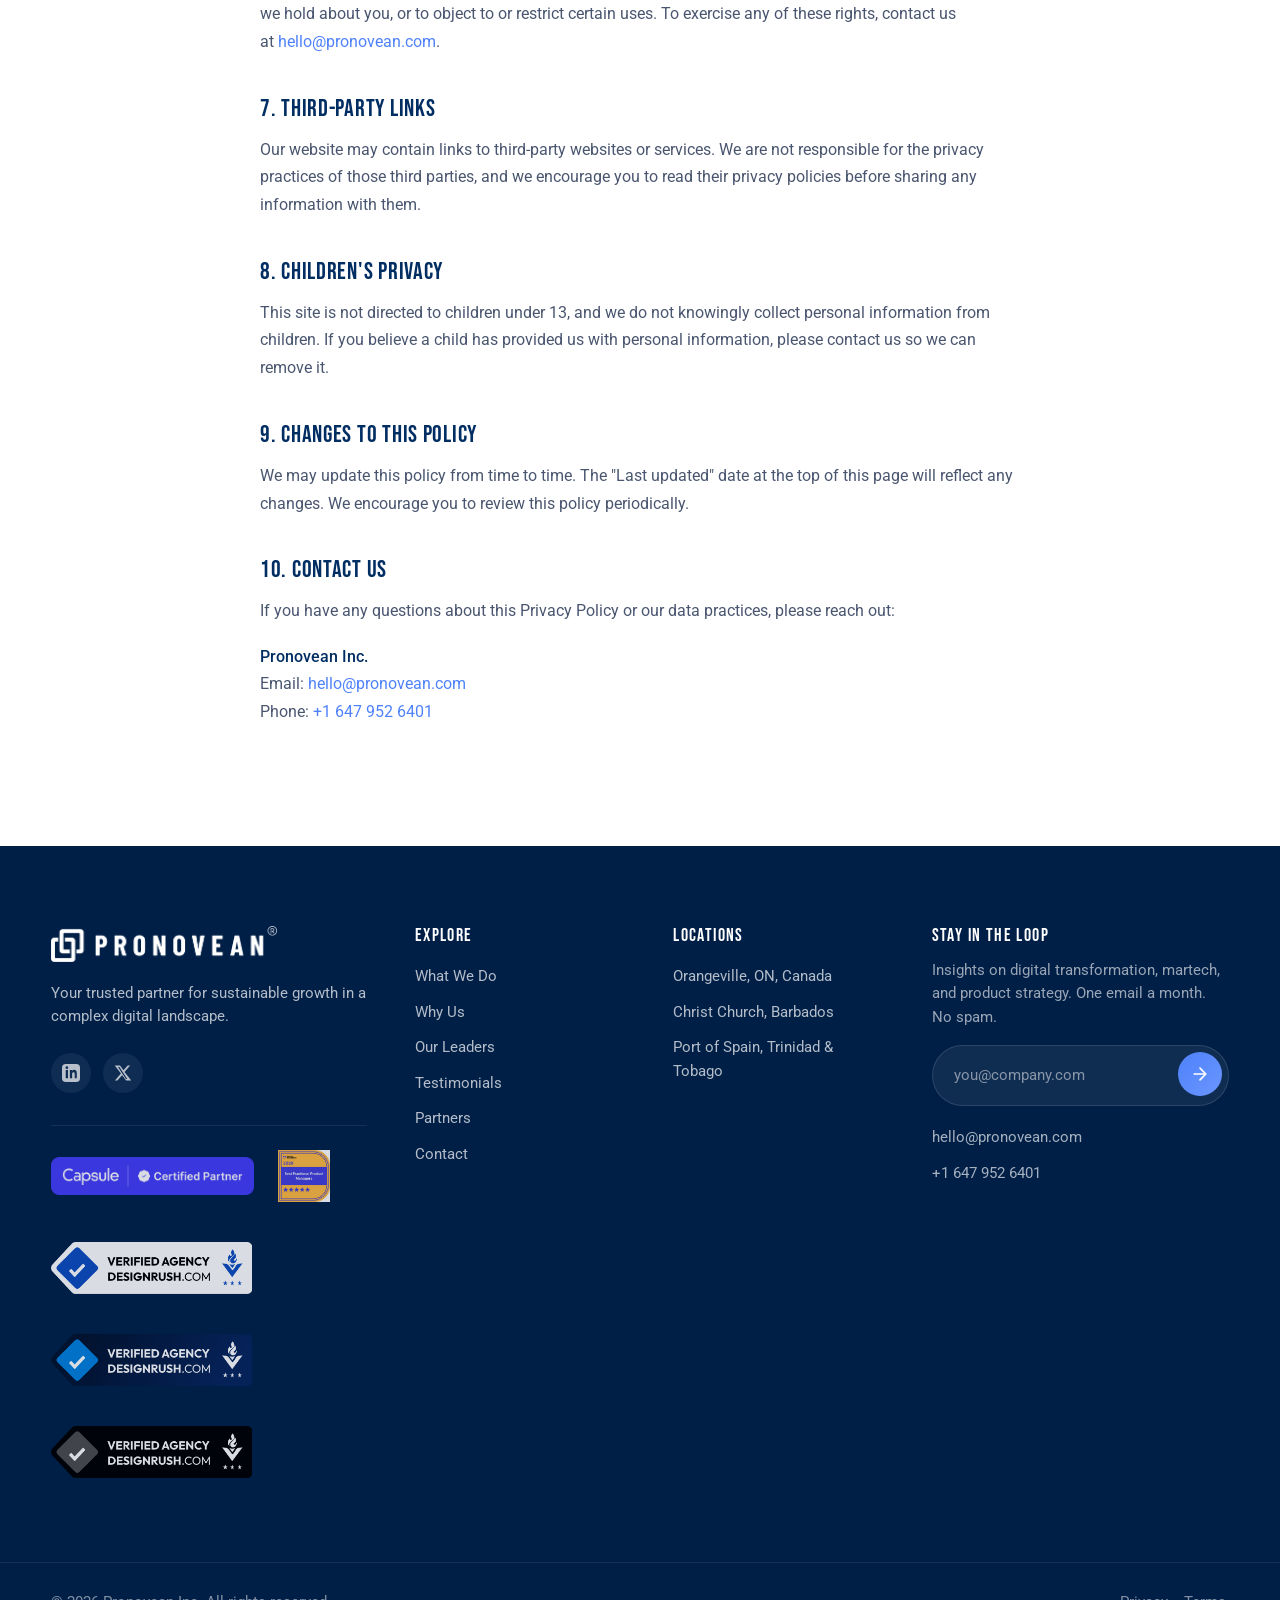
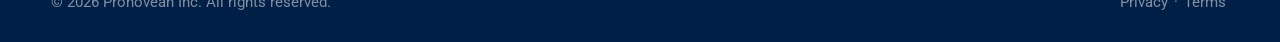
==== commit 962cc511: "Website updates — 25-May-2026" ====
--- a/privacy.html
+++ b/privacy.html
@@ -129,6 +129,9 @@
         </div>
 
         <div class="footer__certs" aria-label="Certifications">
+          <a href="https://capsulecrm.com/partners/pronovean/" target="_blank" rel="noopener" aria-label="Capsule Certified Partner" class="footer__certs--featured">
+            <img src="assets/badges/capsule-certified.png" alt="Capsule Certified Partner">
+          </a>
           <a href="https://digitalreference.io/" target="_blank" rel="noopener" aria-label="Digital Reference 2026">
             <img src="assets/badges/digital-reference-2026.png" alt="Digital Reference 2026">
           </a>
--- a/css/style.css
+++ b/css/style.css
@@ -360,6 +360,55 @@
   gap: 1.75rem;
   flex-wrap: wrap;
 }
+
+/* Capsule Certified Partner badge — only shown on hero panel 3 */
+.capsule-badge {
+  display: inline-flex;
+  align-items: center;
+  gap: 1rem;
+  margin-top: 1.75rem;
+  padding: .65rem 1.1rem .65rem .75rem;
+  background: rgba(255,255,255,.04);
+  border: 1px solid rgba(255,255,255,.12);
+  border-radius: 14px;
+  transition: transform var(--dur-base) var(--ease-out),
+              background var(--dur-base) var(--ease-out),
+              border-color var(--dur-base) var(--ease-out);
+}
+.capsule-badge:hover {
+  transform: translateY(-2px);
+  background: rgba(255,255,255,.07);
+  border-color: rgba(78,129,250,.4);
+}
+.capsule-badge img {
+  height: 48px;
+  width: auto;
+  display: block;
+  background: var(--white);
+  border-radius: 8px;
+  padding: 4px;
+}
+.capsule-badge__text {
+  display: grid;
+  gap: .15rem;
+  line-height: 1.2;
+}
+.capsule-badge__text small {
+  font-size: 0.72rem;
+  font-weight: 500;
+  letter-spacing: 0.14em;
+  text-transform: uppercase;
+  color: var(--azure-soft);
+}
+.capsule-badge__text > span {
+  font-size: 0.95rem;
+  color: rgba(255,255,255,.9);
+  display: inline-flex;
+  align-items: center;
+  gap: .35em;
+}
+.capsule-badge__text > span span { transition: transform var(--dur-base) var(--ease-out); }
+.capsule-badge:hover .capsule-badge__text > span span { transform: translateX(3px); }
 
 /* Hero visuals */
 .hero__visual {
@@ -985,6 +1034,16 @@
   letter-spacing: 0.02em;
   color: var(--white);
 }
+.credibility__disclaimer {
+  margin-top: 2.5rem;
+  text-align: center;
+  font-size: 0.85rem;
+  line-height: 1.5;
+  color: rgba(255,255,255,.45);
+  max-width: 680px;
+  margin-inline: auto;
+  font-style: italic;
+}
 
 .marquee {
   width: 100%;
@@ -997,21 +1056,38 @@
 .marquee__track {
   display: flex;
   align-items: center;
-  gap: 4rem;
+  gap: 5.5rem;
   width: max-content;
   animation: marquee 50s linear infinite;
 }
 .marquee:hover .marquee__track { animation-play-state: paused; }
 .marquee--reverse .marquee__track { animation-direction: reverse; }
 .marquee__track img {
-  height: 42px;
+  height: 160px;
   width: auto;
   flex-shrink: 0;
-  opacity: .65;
-  transition: opacity var(--dur-base) var(--ease-out), transform var(--dur-base) var(--ease-out);
-}
+  object-fit: contain;
+  transition: transform var(--dur-base) var(--ease-out), opacity var(--dur-base) var(--ease-out);
+}
+/* Normalize every brand mark to a uniform light-grey silhouette so dark
+   logos don't disappear into the navy background. */
 .marquee--dark .marquee__track img {
   filter: brightness(0) invert(1);
+  opacity: .75;
+}
+.marquee--dark .marquee__track img:hover {
+  transform: scale(1.04);
+  opacity: 1;
+}
+/* Stacked logos (symbol-over-text lock-ups) look taller than horizontal ones —
+   scale them down so the marquee reads as a uniform row. */
+.marquee--dark .marquee__track img[src*="toyota"],
+.marquee--dark .marquee__track img[src*="hyundai"],
+.marquee--dark .marquee__track img[src*="gatorade"],
+.marquee--dark .marquee__track img[src*="scotiabank"],
+.marquee--dark .marquee__track img[src*="digicel"],
+.marquee--dark .marquee__track img[src*="air-canada"] {
+  height: 110px;
 }
 /* Light marquee — partner wall: uniform-height cells so square badges and
    horizontal logos feel evenly weighted */
@@ -1635,7 +1711,7 @@
   display: flex;
   align-items: center;
   flex-wrap: wrap;
-  gap: .75rem;
+  gap: 1.25rem 1.5rem;
   margin-top: 2rem;
   padding-top: 1.5rem;
   border-top: 1px solid rgba(255,255,255,.08);
@@ -1645,21 +1721,21 @@
   display: inline-flex;
   align-items: center;
   justify-content: center;
-  padding: .35rem;
-  border-radius: 10px;
-  background: rgba(255,255,255,.04);
-  border: 1px solid rgba(255,255,255,.08);
-  transition: transform var(--dur-base) var(--ease-out), background var(--dur-base) var(--ease-out), border-color var(--dur-base) var(--ease-out);
+  transition: transform var(--dur-base) var(--ease-out), opacity var(--dur-base) var(--ease-out);
+  opacity: .85;
 }
 .footer__certs a:hover {
   transform: translateY(-2px);
-  background: rgba(255,255,255,.08);
-  border-color: rgba(78,129,250,.3);
+  opacity: 1;
 }
 .footer__certs img {
   height: 52px;
   width: auto;
   display: block;
+}
+/* Featured cert (Capsule) — slightly smaller because it's a wide horizontal lock-up */
+.footer__certs--featured img {
+  height: 38px;
 }
 
 .footer__col--newsletter h4 { margin-bottom: .85rem; }
@@ -1907,10 +1983,10 @@
   .section__title { font-size: clamp(1.65rem, 7vw, 2.4rem); }
   .card { padding: 1.85rem 1.4rem; }
 
-  .marquee__track { gap: 2.5rem; animation-duration: 40s; }
-  .marquee__track img { height: 32px; }
+  .marquee__track { gap: 3rem; animation-duration: 40s; }
+  .marquee__track img { height: 110px; }
   .marquee--light .marquee__track { gap: 2.25rem; }
-  .marquee--light .marquee__track img { max-height: 52px; max-width: 130px; }
+  .marquee--light .marquee__track img { height: auto; max-height: 52px; max-width: 130px; }
 
   .stats { padding: 1.75rem; }
   .stat__num { font-size: clamp(2.5rem, 13vw, 3.25rem); }
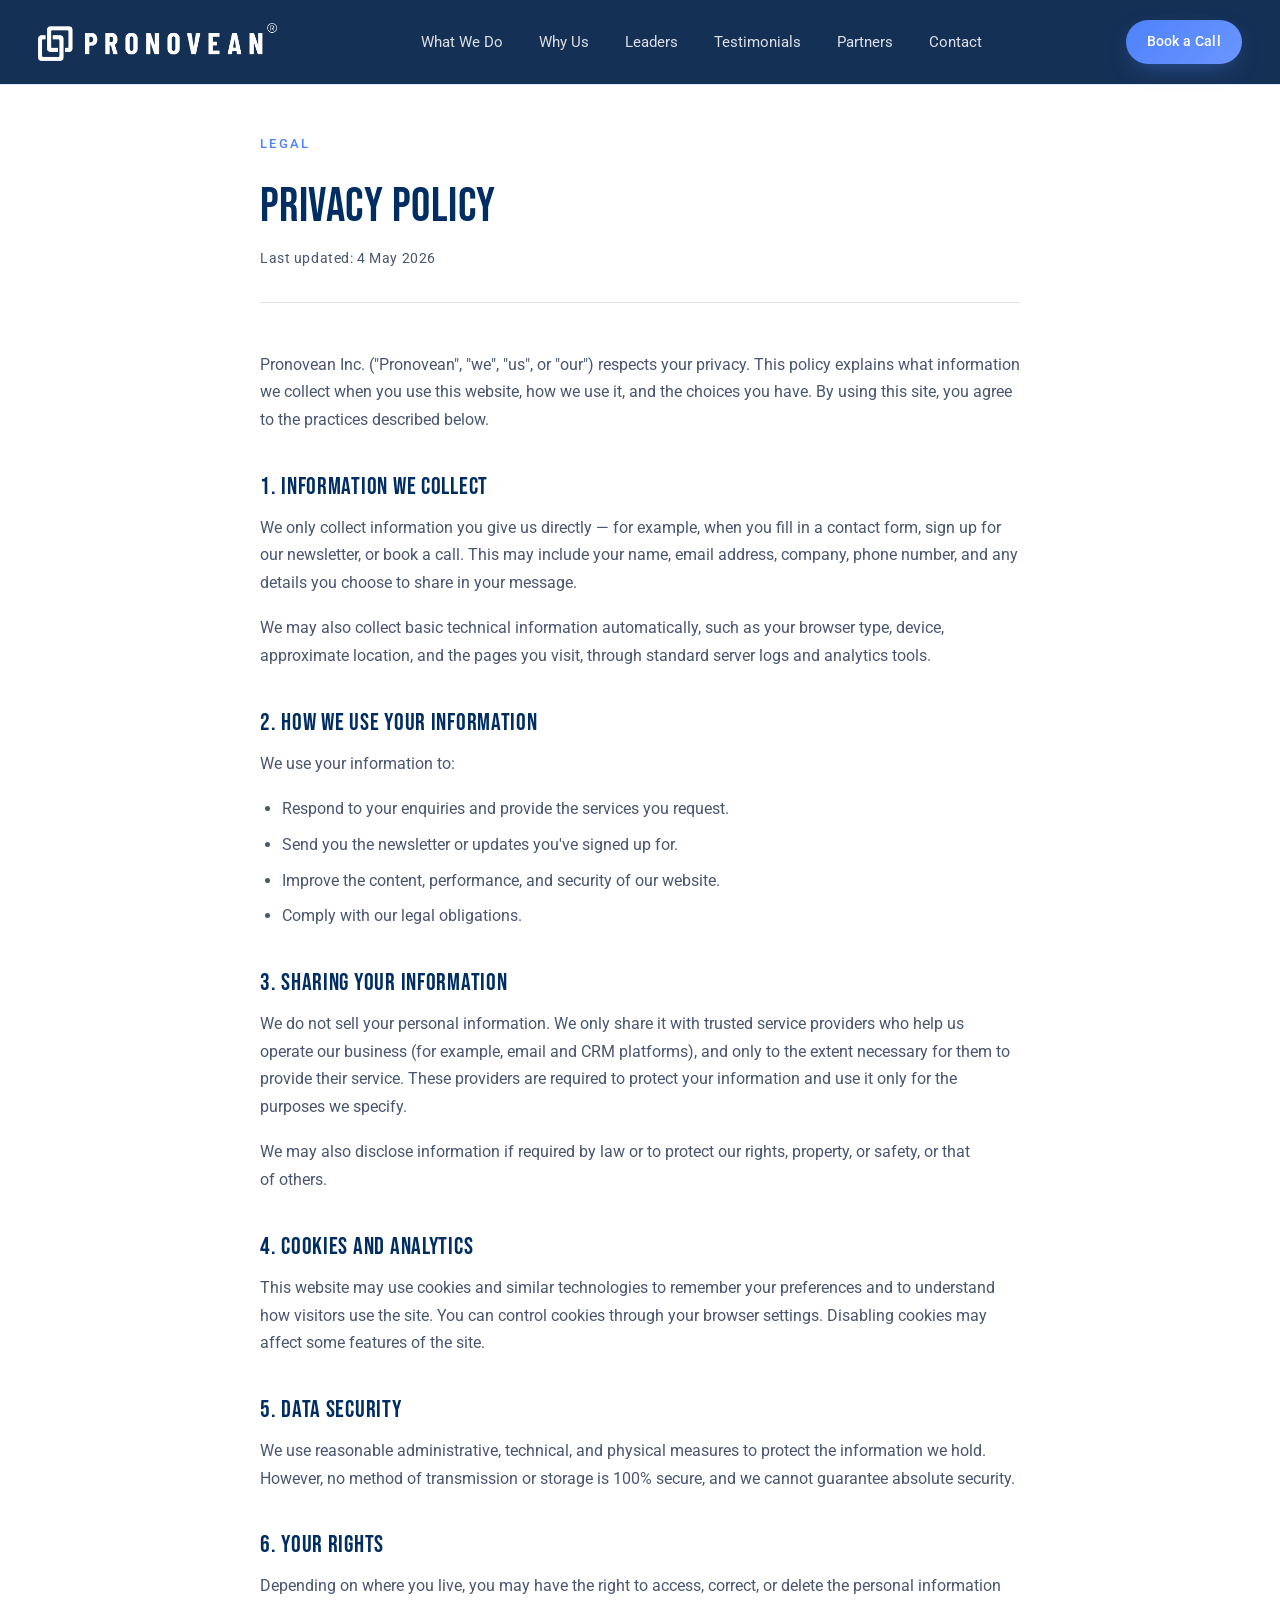
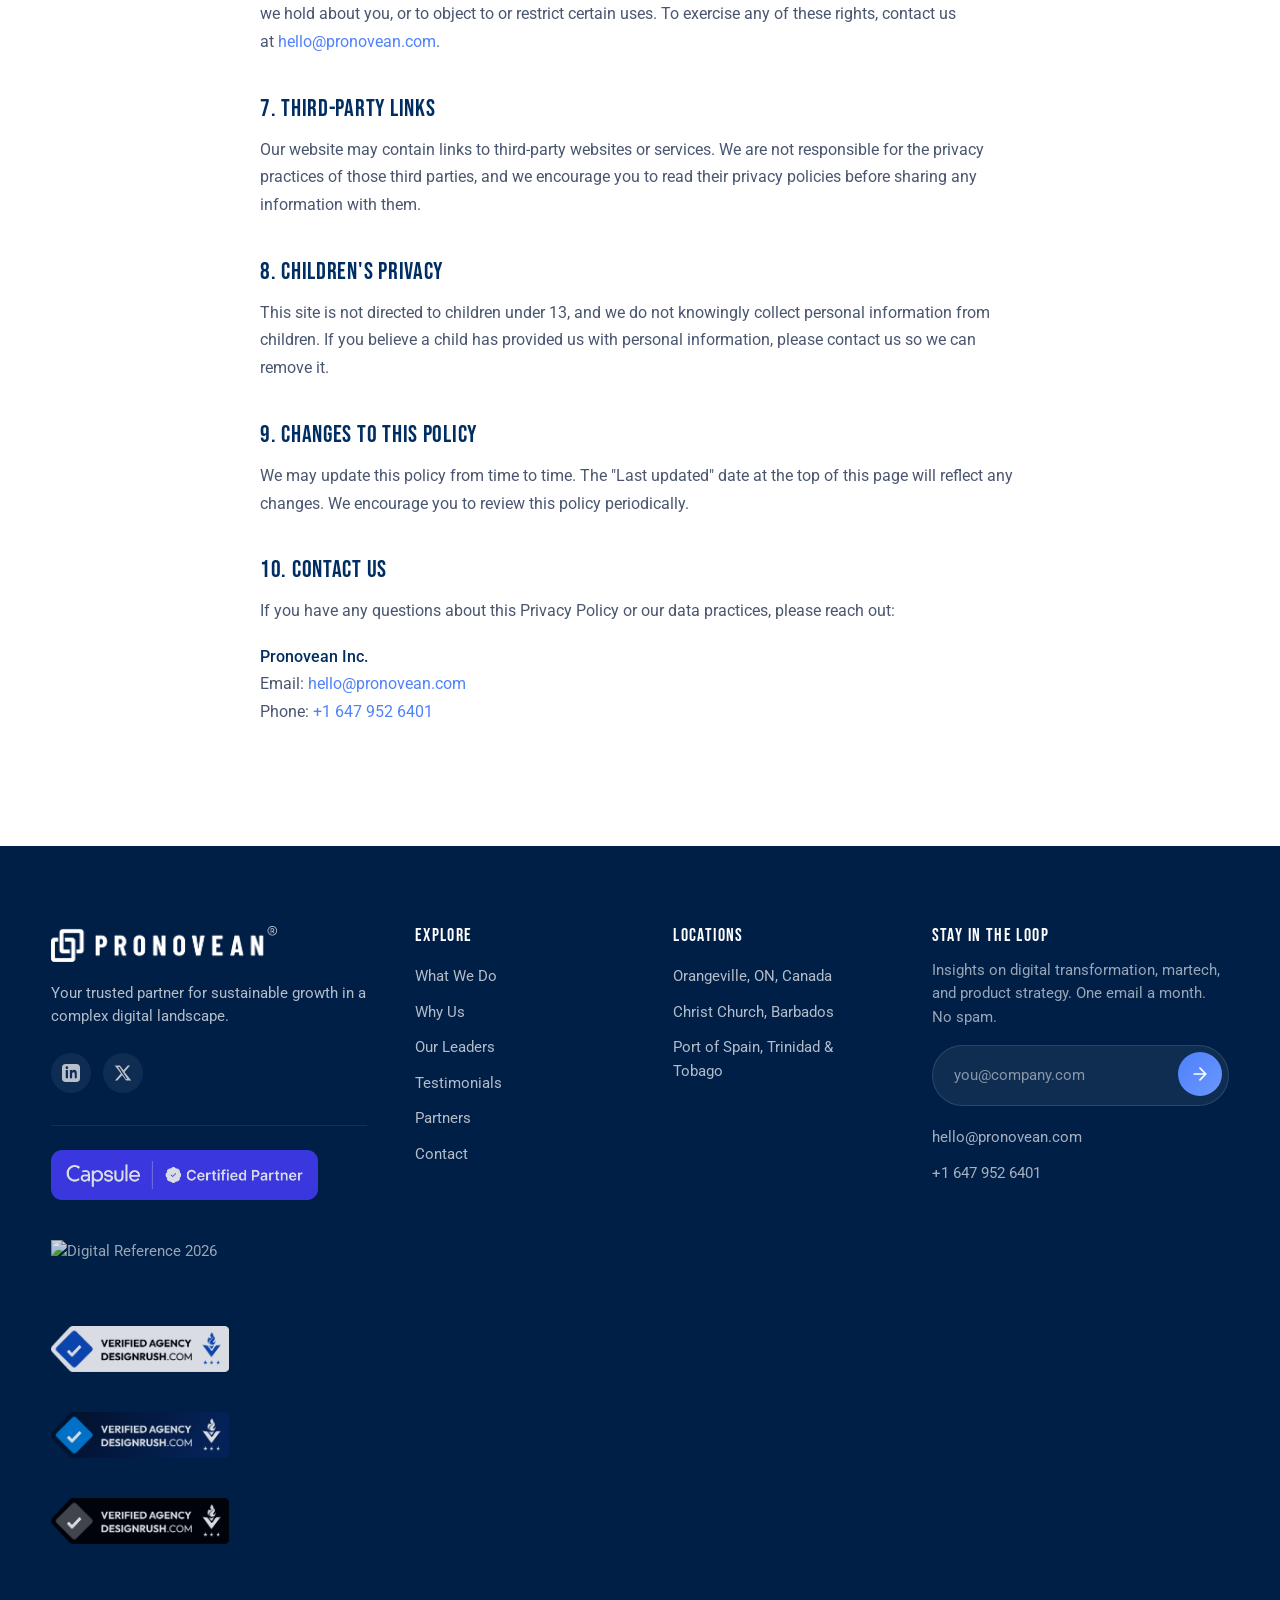
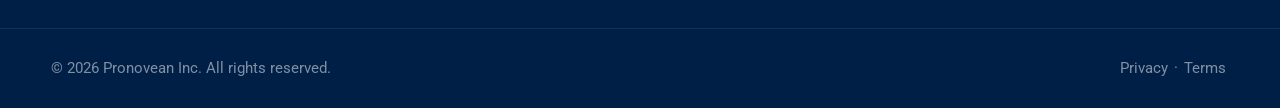
==== commit ba4ae68d: "Update privacy.html Added Google Analytics Tag" ====
--- a/privacy.html
+++ b/privacy.html
@@ -1,6 +1,17 @@
 <!DOCTYPE html>
 <html lang="en">
 <head>
+
+  <!-- Google tag (gtag.js) -->
+  <script async src="https://www.googletagmanager.com/gtag/js?id=G-VHSZW0KD3Y"></script>
+  <script>
+    window.dataLayer = window.dataLayer || [];
+    function gtag(){dataLayer.push(arguments);}
+    gtag('js', new Date());
+
+    gtag('config', 'G-VHSZW0KD3Y');
+  </script>
+  
   <meta charset="UTF-8">
   <meta name="viewport" content="width=device-width, initial-scale=1.0, viewport-fit=cover">
   <meta name="theme-color" content="#002d62">
--- a/css/style.css
+++ b/css/style.css
@@ -1729,13 +1729,13 @@
   opacity: 1;
 }
 .footer__certs img {
-  height: 52px;
+  height: 46px;
   width: auto;
   display: block;
 }
 /* Featured cert (Capsule) — slightly smaller because it's a wide horizontal lock-up */
 .footer__certs--featured img {
-  height: 38px;
+  height: 50px;
 }
 
 .footer__col--newsletter h4 { margin-bottom: .85rem; }
